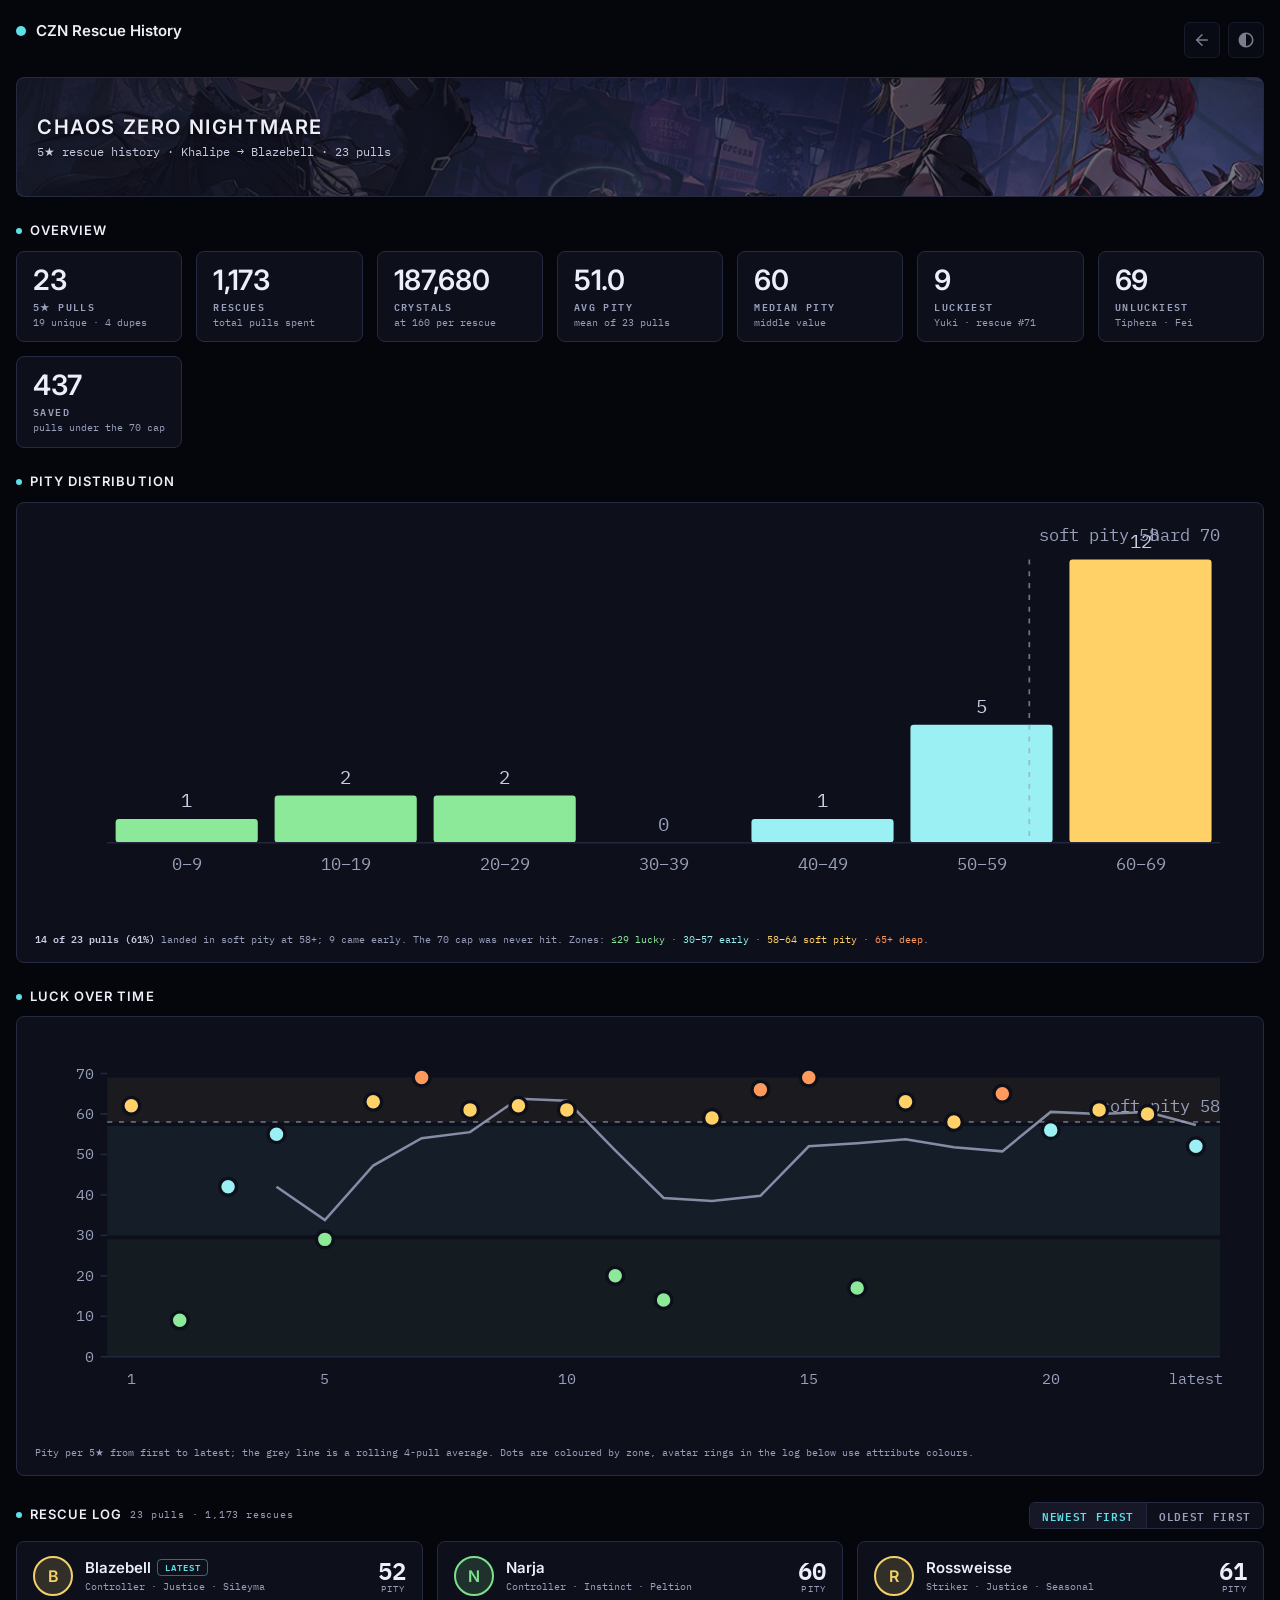
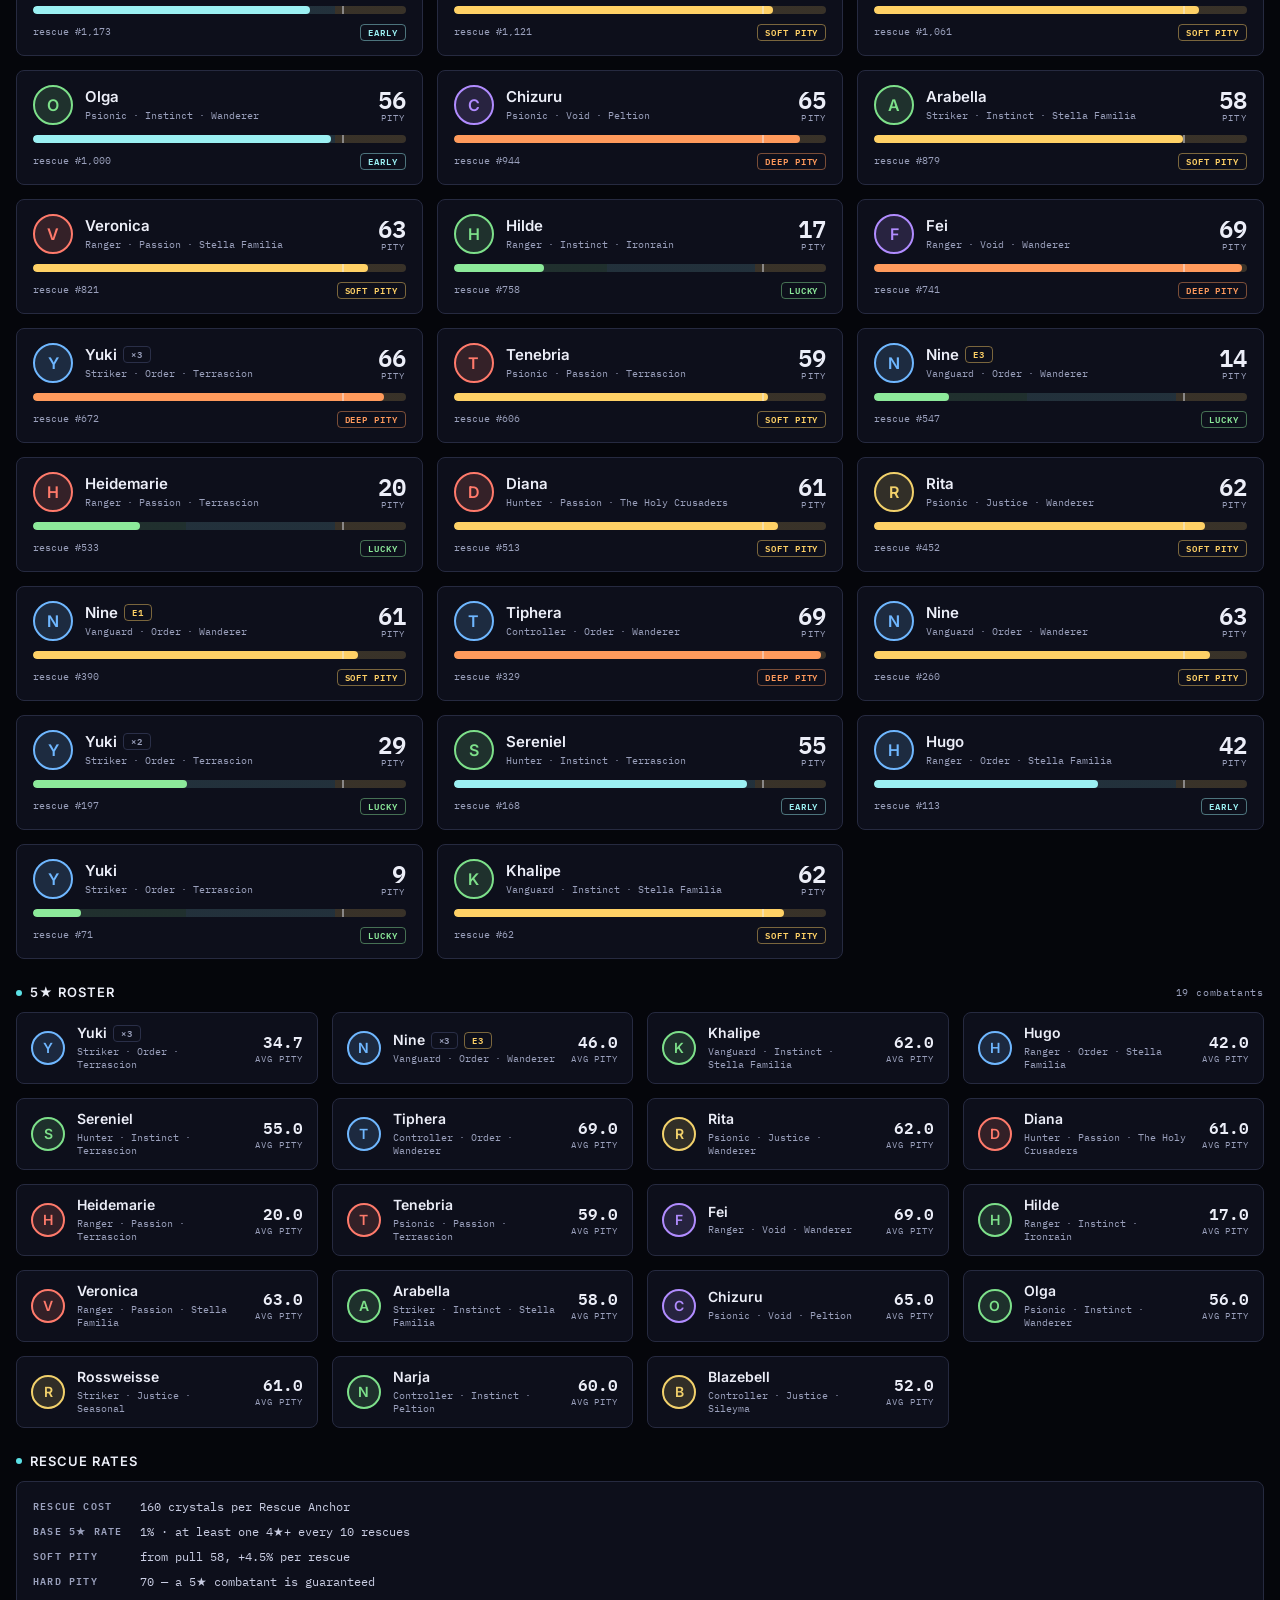
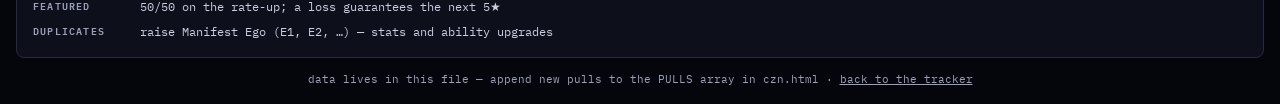
==== czn.html @ 4c91ff45 "Add CZN 5-star rescue history page" ====
<!DOCTYPE html>
<html lang="en">
<head>
<meta charset="UTF-8">
<meta name="viewport" content="width=device-width, initial-scale=1.0">
<meta name="theme-color" content="#05060B">
<title>CZN Rescue History · Gacha Tracker</title>
<link rel="preconnect" href="https://fonts.googleapis.com">
<link rel="preconnect" href="https://fonts.gstatic.com" crossorigin>
<link rel="stylesheet" href="https://fonts.googleapis.com/css2?family=IBM+Plex+Mono:wght@400;500;600&family=Inter:wght@400;500;600;700&display=swap">
<script>
/* theme: apply the stored theme before first paint so there is no flash */
(function(){
  try{
    var t = localStorage.getItem("gacha-theme");
    if(t === "lime" || t === "midnight") document.documentElement.dataset.theme = t;
  }catch(e){}
})();
</script>
<style>
  /* --- tokens: shared structure, per-theme palette (matches index.html) ---
     Attribute and luck-zone colours are data colours — identical in both themes. */
  :root{
    color-scheme:dark;
    --page:#05060B; --card:#0D0F1B; --raised:#161828; --field:#0D0F1B; --track:#0D0F1B;
    --border:#262A40; --border-control:#2A2F48; --divider:#23273D;
    --txt:#ECEEF8; --soft:#C9CDE3; --muted:#9AA0BC;
    --acc:#5CE1E6; --acc-done:#9BF0F3; --warn:#FF9A5C;
    --hover:#1B1F33; --focus:#161A2C;
    --ov1:rgba(13,15,27,.88); --ov2:rgba(13,15,27,.55); --ov-info:rgba(13,15,27,.6);
    --display:'Inter','Segoe UI',system-ui,-apple-system,sans-serif;
    --mono:'IBM Plex Mono',ui-monospace,SFMono-Regular,Menlo,monospace;
    --r:8px; --r-sm:6px;
    /* CZN attributes */
    --attr-passion:#FF7A6B; --attr-void:#B18CFF; --attr-instinct:#7DE08A;
    --attr-order:#6FB7FF; --attr-justice:#F2D16B;
    /* pity luck zones (CZN: soft pity from 58, hard pity 70) */
    --z-lucky:#8CE99A; --z-early:#9BF0F3; --z-soft:#FFD166; --z-deep:#FF9A5C;
  }
  html[data-theme="lime"]{
    --page:#161313; --card:#1c1919; --raised:#232020; --field:#151212; --track:#0f0d0d;
    --border:#2d2929; --border-control:#2d2929; --divider:#2d2929;
    --txt:#f5f3f3; --soft:#cfc9c9; --muted:#a09a9a;
    --acc:#76c442; --acc-done:#a8e063; --warn:#ff9a5c;
    --hover:#262222; --focus:#201d1d;
    --ov1:rgba(22,19,19,.88); --ov2:rgba(22,19,19,.55); --ov-info:rgba(22,19,19,.6);
  }

  /* --- page shell --- */
  *{box-sizing:border-box;}
  html{-webkit-tap-highlight-color:transparent;}
  body{margin:0;background:var(--page);color:var(--txt);font:400 14px/1.4 var(--display);font-variant-numeric:tabular-nums;padding:16px max(16px,env(safe-area-inset-right)) 16px max(16px,env(safe-area-inset-left));max-width:1280px;margin-inline:auto;touch-action:manipulation;}
  header{position:relative;}
  h1{display:flex;align-items:center;gap:10px;font:600 15px/1.2 var(--display);margin:6px 0 14px;padding:0 140px 0 0;}
  h1::before{content:"";width:10px;height:10px;border-radius:50%;background:var(--acc);flex:none;}
  .skip{position:absolute;left:-9999px;top:8px;z-index:50;padding:8px 12px;background:var(--raised);border:1px solid var(--border);border-radius:var(--r-sm);color:var(--txt);font:600 12px var(--display);text-decoration:none;}
  .skip:focus{left:16px;}
  main{display:flex;flex-direction:column;gap:26px;scroll-margin-top:12px;}
  .sect>h2{display:flex;align-items:center;gap:8px;font:600 13px/1.2 var(--display);letter-spacing:.08em;text-transform:uppercase;margin:0 0 12px;color:var(--txt);}
  .sect>h2::before{content:"";width:6px;height:6px;border-radius:50%;background:var(--acc);flex:none;}
  .sect>h2 .count{margin-left:auto;font:400 10px/1 var(--mono);letter-spacing:.08em;color:var(--muted);text-transform:none;}
  .foot{color:var(--muted);font:400 11px/1.4 var(--mono);text-align:center;margin:14px 0 0;}
  .foot a{color:var(--muted);}
  .foot a:hover{color:var(--acc);}

  /* --- tools: back link / theme (same language as index.html) --- */
  .tools{position:absolute;top:0;right:0;z-index:5;display:flex;gap:8px;}
  .tool{width:36px;height:36px;padding:0;display:grid;place-items:center;background:var(--card);border:1px solid var(--border);border-radius:var(--r-sm);color:var(--soft);cursor:pointer;opacity:.6;transition:opacity .15s ease,background .15s ease,color .15s ease;text-decoration:none;}
  .tool:hover{opacity:1;background:var(--hover);color:var(--acc);}
  .tool:active{background:var(--focus);}
  .tool:focus-visible{opacity:1;outline:2px solid var(--acc);outline-offset:2px;}
  .tool svg{width:18px;height:18px;display:block;}
  .status{min-height:1.4em;margin:0 0 8px;font:400 11px/1.4 var(--mono);color:var(--muted);}
  .theme-wrap{position:relative;}
  .theme-menu{position:absolute;top:42px;right:0;z-index:20;min-width:168px;padding:4px;background:var(--card);border:1px solid var(--border);border-radius:var(--r);box-shadow:0 14px 34px rgba(0,0,0,.6);}
  .theme-menu[hidden]{display:none;}
  .theme-opt{display:flex;align-items:center;gap:9px;width:100%;padding:8px 9px;background:none;border:0;border-radius:var(--r-sm);color:var(--soft);font:600 12px/1.2 var(--display);text-align:left;cursor:pointer;}
  .theme-opt:hover{background:var(--hover);color:var(--txt);}
  .theme-opt:focus-visible{outline:2px solid var(--acc);outline-offset:-2px;}
  .theme-opt[aria-selected="true"]{color:var(--txt);}
  .swatch{width:12px;height:12px;border-radius:50%;flex:none;border:1px solid rgba(255,255,255,.25);}
  .theme-opt .check{margin-left:auto;color:var(--acc);font:600 12px/1 var(--display);}

  /* --- hero band (reuses the CZN card art) --- */
  .hero{position:relative;height:120px;border:1px solid var(--border);border-radius:var(--r);overflow:hidden;background-size:cover;background-position:center 35%;}
  .hero::before{content:"";position:absolute;inset:0;background:linear-gradient(90deg,var(--ov1),var(--ov2));}
  .hero-inner{position:relative;height:100%;display:flex;flex-direction:column;justify-content:center;gap:7px;padding:0 20px;}
  .hero h2{margin:0;font:600 20px/1.1 var(--display);letter-spacing:.08em;text-transform:uppercase;color:var(--txt);text-shadow:0 1px 6px rgba(0,0,0,.7);}
  .hero p{margin:0;font:400 12px/1.2 var(--mono);color:var(--soft);text-shadow:0 1px 4px rgba(0,0,0,.7);}
  @media (max-width:560px){.hero{height:104px}.hero h2{font-size:15px}.hero p{font-size:11px}}

  /* --- stat tiles --- */
  .stats-grid{display:grid;gap:14px;grid-template-columns:repeat(auto-fit,minmax(150px,1fr));}
  .stat{background:var(--card);border:1px solid var(--border);border-radius:var(--r);padding:14px 16px 12px;display:flex;flex-direction:column;gap:5px;min-width:0;}
  .stat b{font:600 28px/1 var(--display);letter-spacing:-.01em;color:var(--txt);}
  .stat .lab{font:600 10px/1 var(--mono);letter-spacing:.14em;text-transform:uppercase;color:var(--muted);margin-top:2px;}
  .stat .sub{font:400 10px/1.35 var(--mono);color:var(--muted);}

  /* --- charts --- */
  .fig{margin:0;background:var(--card);border:1px solid var(--border);border-radius:var(--r);padding:16px 16px 12px;}
  .fig svg{display:block;width:100%;height:auto;}
  .fig figcaption{font:400 10px/1.6 var(--mono);color:var(--muted);padding:10px 2px 2px;}
  .fig figcaption b{color:var(--soft);font-weight:600;}

  /* --- rescue log --- */
  .tl-head{display:flex;align-items:center;justify-content:space-between;gap:10px;flex-wrap:wrap;margin-bottom:12px;}
  .tl-head h2{display:flex;align-items:center;gap:8px;font:600 13px/1.2 var(--display);letter-spacing:.08em;text-transform:uppercase;margin:0;color:var(--txt);}
  .tl-head h2::before{content:"";width:6px;height:6px;border-radius:50%;background:var(--acc);flex:none;}
  .tl-head h2 .count{font:400 10px/1 var(--mono);letter-spacing:.08em;color:var(--muted);text-transform:none;}
  .seg{display:flex;background:var(--card);border:1px solid var(--border);border-radius:var(--r-sm);overflow:hidden;}
  .seg button{appearance:none;background:none;border:0;padding:7px 12px;font:600 11px/1 var(--mono);letter-spacing:.06em;text-transform:uppercase;color:var(--muted);cursor:pointer;}
  .seg button:hover{background:var(--hover);color:var(--txt);}
  .seg button:focus-visible{outline:2px solid var(--acc);outline-offset:-2px;}
  .seg button[aria-pressed="true"]{background:var(--raised);color:var(--acc);}
  .seg button+button{border-left:1px solid var(--divider);}
  .pulls{list-style:none;margin:0;padding:0;display:grid;gap:14px;grid-template-columns:repeat(auto-fill,minmax(330px,1fr));}
  .pull{background:var(--card);border:1px solid var(--border);border-radius:var(--r);padding:14px 16px;display:flex;flex-direction:column;gap:10px;min-width:0;}
  .pull-top{display:flex;align-items:center;gap:12px;}
  .pull-id{flex:1;min-width:0;display:flex;flex-direction:column;gap:3px;}
  .pull-id h3{margin:0;font:600 15px/1.2 var(--display);color:var(--txt);display:flex;align-items:center;gap:6px;flex-wrap:wrap;}
  .meta{margin:0;font:400 10px/1.3 var(--mono);color:var(--muted);}
  .pity{display:flex;flex-direction:column;align-items:flex-end;gap:2px;flex:none;}
  .pity b{font:600 24px/1 var(--mono);color:var(--txt);}
  .pity span{font:400 9px/1 var(--mono);letter-spacing:.14em;text-transform:uppercase;color:var(--muted);}
  .ava{width:40px;height:40px;flex:none;display:grid;place-items:center;border-radius:50%;border:2px solid var(--a);color:var(--a);background:color-mix(in srgb,var(--a) 16%,transparent);font:600 16px/1 var(--display);}
  .ava.sm{width:34px;height:34px;font-size:14px;}
  .pbar{position:relative;height:8px;border-radius:4px;background:linear-gradient(90deg,color-mix(in srgb,var(--z-lucky) 15%,transparent) 0 41%,color-mix(in srgb,var(--z-early) 15%,transparent) 41% 81%,color-mix(in srgb,var(--z-soft) 18%,transparent) 81% 100%);overflow:hidden;}
  .pfill{position:absolute;left:0;top:0;bottom:0;border-radius:4px;}
  .ptick{position:absolute;top:0;bottom:0;width:2px;left:82.857%;background:var(--txt);opacity:.45;}
  .pull[data-zone="lucky"] .pfill{background:var(--z-lucky);}
  .pull[data-zone="early"] .pfill{background:var(--z-early);}
  .pull[data-zone="soft"] .pfill{background:var(--z-soft);}
  .pull[data-zone="deep"] .pfill{background:var(--z-deep);}
  .pull-foot{display:flex;justify-content:space-between;align-items:center;gap:8px;font:400 10px/1 var(--mono);color:var(--muted);}
  .zone-chip{font:600 9px/1 var(--mono);letter-spacing:.1em;text-transform:uppercase;padding:3px 7px;border-radius:4px;border:1px solid;}
  .pull[data-zone="lucky"] .zone-chip{color:var(--z-lucky);border-color:color-mix(in srgb,var(--z-lucky) 45%,transparent);}
  .pull[data-zone="early"] .zone-chip{color:var(--z-early);border-color:color-mix(in srgb,var(--z-early) 45%,transparent);}
  .pull[data-zone="soft"] .zone-chip{color:var(--z-soft);border-color:color-mix(in srgb,var(--z-soft) 45%,transparent);}
  .pull[data-zone="deep"] .zone-chip{color:var(--z-deep);border-color:color-mix(in srgb,var(--z-deep) 45%,transparent);}
  .chip{font:600 9px/1 var(--mono);letter-spacing:.1em;text-transform:uppercase;padding:3px 7px;border-radius:4px;border:1px solid var(--border-control);color:var(--muted);}
  .chip.ego{color:var(--z-soft);border-color:color-mix(in srgb,var(--z-soft) 45%,transparent);}
  .chip.new{color:var(--acc);border-color:color-mix(in srgb,var(--acc) 45%,transparent);}
  .empty{grid-column:1/-1;background:var(--card);border:1px dashed var(--border-control);border-radius:var(--r);padding:22px;font:400 12px/1.5 var(--mono);color:var(--muted);text-align:center;}

  /* --- roster --- */
  .roster-grid{display:grid;gap:14px;grid-template-columns:repeat(auto-fill,minmax(250px,1fr));}
  .unit{background:var(--card);border:1px solid var(--border);border-radius:var(--r);padding:12px 14px;display:flex;align-items:center;gap:12px;min-width:0;}
  .unit-id{flex:1;min-width:0;display:flex;flex-direction:column;gap:3px;}
  .unit-id h3{margin:0;font:600 14px/1.2 var(--display);color:var(--txt);display:flex;align-items:center;gap:6px;flex-wrap:wrap;}
  .unit-right{display:flex;flex-direction:column;align-items:flex-end;gap:4px;flex:none;}
  .unit-right b{font:600 16px/1 var(--mono);color:var(--txt);}
  .unit-right .cap{font:400 9px/1 var(--mono);text-transform:uppercase;letter-spacing:.1em;color:var(--muted);}
  .unit-right .chips{display:flex;gap:4px;}

  /* --- rates --- */
  .rates{background:var(--card);border:1px solid var(--border);border-radius:var(--r);padding:4px 16px;}
  .rates dl{display:grid;grid-template-columns:max-content 1fr;gap:7px 18px;margin:0;padding:12px 0;}
  .rates dt{font:600 10px/1.5 var(--mono);letter-spacing:.12em;text-transform:uppercase;color:var(--muted);white-space:nowrap;}
  .rates dd{margin:0;font:400 12px/1.5 var(--mono);color:var(--soft);}

  @media (prefers-reduced-motion:reduce){
    .tool{transition:none;}
  }
</style>
</head>
<body>
<a class="skip" href="#main">Skip to content</a>
<header>
  <h1>CZN Rescue History</h1>
  <div class="tools">
    <a class="tool" href="index.html" aria-label="Back to the gacha tracker" title="Back to the gacha tracker">
      <svg viewBox="0 0 24 24" fill="none" stroke="currentColor" stroke-width="2" stroke-linecap="round" stroke-linejoin="round" aria-hidden="true"><path d="M19 12H5"/><path d="M12 19l-7-7 7-7"/></svg>
    </a>
    <div class="theme-wrap">
      <button type="button" class="tool" id="themeBtn" aria-label="Change theme" aria-haspopup="listbox" aria-expanded="false" aria-controls="themeMenu" title="Change theme">
        <svg viewBox="0 0 24 24" fill="none" stroke="currentColor" stroke-width="2" stroke-linecap="round" stroke-linejoin="round" aria-hidden="true"><circle cx="12" cy="12" r="9"/><path d="M12 3a9 9 0 0 0 0 18z" fill="currentColor" stroke="none"/></svg>
      </button>
      <div class="theme-menu" id="themeMenu" role="listbox" aria-label="Theme" hidden></div>
    </div>
  </div>
  <p class="status" id="status" role="status" aria-live="polite"></p>
</header>

<main id="main">
  <section class="hero" style="background-image:url('assets/czn.jpg')" aria-label="Chaos Zero Nightmare">
    <div class="hero-inner">
      <h2 translate="no">Chaos Zero Nightmare</h2>
      <p id="heroSub" translate="no">5★ rescue history</p>
    </div>
  </section>

  <section class="sect" aria-labelledby="ovH">
    <h2 id="ovH">Overview</h2>
    <div class="stats-grid" id="stats"></div>
  </section>

  <section class="sect" aria-labelledby="histH">
    <h2 id="histH">Pity Distribution</h2>
    <figure class="fig" id="histFig"></figure>
  </section>

  <section class="sect" aria-labelledby="trendH">
    <h2 id="trendH">Luck Over Time</h2>
    <figure class="fig" id="trendFig"></figure>
  </section>

  <section class="sect" aria-labelledby="logH">
    <div class="tl-head">
      <h2 id="logH">Rescue Log <span class="count" id="logCount"></span></h2>
      <div class="seg" role="group" aria-label="Log order">
        <button type="button" id="ordNew" aria-pressed="true">Newest first</button>
        <button type="button" id="ordOld" aria-pressed="false">Oldest first</button>
      </div>
    </div>
    <ol class="pulls" id="pulls"></ol>
  </section>

  <section class="sect" aria-labelledby="rosH">
    <h2 id="rosH">5★ Roster <span class="count" id="rosCount"></span></h2>
    <div class="roster-grid" id="roster"></div>
  </section>

  <section class="sect" aria-labelledby="rateH">
    <h2 id="rateH">Rescue Rates</h2>
    <div class="rates">
      <dl>
        <dt>Rescue cost</dt><dd>160 crystals per Rescue Anchor</dd>
        <dt>Base 5★ rate</dt><dd>1% · at least one 4★+ every 10 rescues</dd>
        <dt>Soft pity</dt><dd>from pull 58, +4.5% per rescue</dd>
        <dt>Hard pity</dt><dd>70 — a 5★ combatant is guaranteed</dd>
        <dt>Featured</dt><dd>50/50 on the rate-up; a loss guarantees the next 5★</dd>
        <dt>Duplicates</dt><dd>raise Manifest Ego (E1, E2, …) — stats and ability upgrades</dd>
      </dl>
    </div>
  </section>
</main>

<p class="foot">data lives in this file — append new pulls to the <span translate="no">PULLS</span> array in czn.html · <a href="index.html">back to the tracker</a></p>

<script>
/* ===== data: the pull log — edit this, nothing else ================
   PULLS is oldest → newest; append new pulls at the END of the array.
   n = combatant name (must match a CHARS key for the class/attribute line)
   p = pity counter when the 5★ dropped (0–70; the sum of all p is total rescues)
   ego = optional label for duplicate pulls (e.g. Nine reaching Manifest Ego 1) */
const COST_PER_PULL = 160, SOFT_PITY = 58, HARD_PITY = 70;
const PULLS = [
  { n:"Khalipe",     p:62 },
  { n:"Yuki",        p:9  },
  { n:"Hugo",        p:42 },
  { n:"Sereniel",    p:55 },
  { n:"Yuki",        p:29 },
  { n:"Nine",        p:63 },
  { n:"Tiphera",     p:69 },
  { n:"Nine",        p:61, ego:"E1" },
  { n:"Rita",        p:62 },
  { n:"Diana",       p:61 },
  { n:"Heidemarie",  p:20 },
  { n:"Nine",        p:14, ego:"E3" },
  { n:"Tenebria",    p:59 },
  { n:"Yuki",        p:66 },
  { n:"Fei",         p:69 },
  { n:"Hilde",       p:17 },
  { n:"Veronica",    p:63 },
  { n:"Arabella",    p:58 },
  { n:"Chizuru",     p:65 },
  { n:"Olga",        p:56 },
  { n:"Rossweisse",  p:61 },
  { n:"Narja",       p:60 },
  { n:"Blazebell",   p:52 },
];

/* class · attribute · faction per combatant (GameSaiyan roster, Nov 2026).
   New characters not listed here simply show a “—” meta line. */
const CHARS = {
  Khalipe:    { cls:"Vanguard",  attr:"Instinct", fact:"Stella Familia" },
  Yuki:       { cls:"Striker",   attr:"Order",    fact:"Terrascion" },
  Hugo:       { cls:"Ranger",    attr:"Order",   fact:"Stella Familia" },
  Sereniel:   { cls:"Hunter",    attr:"Instinct",fact:"Terrascion" },
  Nine:       { cls:"Vanguard",  attr:"Order",   fact:"Wanderer" },
  Tiphera:    { cls:"Controller",attr:"Order",   fact:"Wanderer" },
  Rita:       { cls:"Psionic",   attr:"Justice", fact:"Wanderer" },
  Diana:      { cls:"Hunter",    attr:"Passion", fact:"The Holy Crusaders" },
  Heidemarie: { cls:"Ranger",    attr:"Passion", fact:"Terrascion" },
  Tenebria:   { cls:"Psionic",   attr:"Passion", fact:"Terrascion" },
  Fei:        { cls:"Ranger",    attr:"Void",    fact:"Wanderer" },
  Hilde:      { cls:"Ranger",    attr:"Instinct",fact:"Ironrain" },
  Veronica:   { cls:"Ranger",    attr:"Passion", fact:"Stella Familia" },
  Arabella:   { cls:"Striker",   attr:"Instinct",fact:"Stella Familia" },
  Chizuru:    { cls:"Psionic",   attr:"Void",    fact:"Peltion" },
  Olga:       { cls:"Psionic",   attr:"Instinct",fact:"Wanderer" },
  Rossweisse: { cls:"Striker",   attr:"Justice", fact:"Seasonal" },
  Narja:      { cls:"Controller",attr:"Instinct",fact:"Peltion" },
  Blazebell:  { cls:"Controller",attr:"Justice", fact:"Sileyma" },
};

/* attribute name → css var on the avatar */
const ATTR_VAR = {
  Passion:"var(--attr-passion)", Void:"var(--attr-void)", Instinct:"var(--attr-instinct)",
  Order:"var(--attr-order)", Justice:"var(--attr-justice)",
};

/* ===== pure math: no DOM — analyse(PULLS) feeds every renderer ===== */
function zoneOf(p){ return p<=29 ? "lucky" : p<=57 ? "early" : p<=64 ? "soft" : "deep"; }
function analyse(pulls){
  const n = pulls.length, rows = [], seen = {}; let cum = 0;
  pulls.forEach((x,k)=>{
    cum += x.p;
    seen[x.n] = (seen[x.n]||0)+1;
    rows.push({ name:x.n, pity:x.p, ego:x.ego||"", idx:k+1, occ:seen[x.n], cum, zone:zoneOf(x.p) });
  });
  const vals = pulls.map(x=>x.p).sort((a,b)=>a-b);
  const total = cum;
  const median = !n ? 0 : n%2 ? vals[(n-1)/2] : (vals[n/2-1]+vals[n/2])/2;
  const avg = n ? total/n : 0;
  const unique = Object.keys(seen).length;
  const best = rows.slice().sort((a,b)=>a.pity-b.pity)[0] || null;
  const worstVal = n ? vals[n-1] : 0;
  const worst = rows.filter(r=>r.pity===worstVal);
  const buckets = [];
  for(let lo=0; lo<HARD_PITY; lo+=10){
    const vs = vals.filter(v=>v>=lo && v<lo+10);
    const zc = {}; vs.forEach(v=>{ const z=zoneOf(v); zc[z]=(zc[z]||0)+1; });
    const zone = vs.length ? Object.keys(zc).sort((a,b)=>zc[b]-zc[a])[0] : zoneOf(lo+5);
    buckets.push({ lo, c:vs.length, zone });
  }
  const rosterMap = {};
  rows.forEach(r=>{
    const m = rosterMap[r.name] = rosterMap[r.name] || { name:r.name, count:0, first:r.idx, pitSum:0, ego:"" };
    m.count++; m.pitSum += r.pity; if(r.ego) m.ego = r.ego;
  });
  const roster = Object.values(rosterMap)
    .map(m=>({ ...m, avg:m.pitSum/m.count }))
    .sort((a,b)=> b.count-a.count || a.first-b.first);
  return {
    n, rows, total, avg, median, unique, best, worst, worstVal,
    dupes: n-unique, saved: n*HARD_PITY-total, crystals: total*COST_PER_PULL,
    inSoft: rows.filter(r=>r.pity>=SOFT_PITY).length,
    hitCap: rows.filter(r=>r.pity>=HARD_PITY).length,
    buckets, roster,
  };
}
function rollingAvg(values, w){
  const out = [];
  for(let i=w-1; i<values.length; i++){
    let s=0; for(let j=i-w+1; j<=i; j++) s += values[j];
    out.push(s/w);
  }
  return out;
}

/* ===== helpers ===== */
const $ = id => document.getElementById(id);
const NFmt = new Intl.NumberFormat();
const NFmt1 = new Intl.NumberFormat(undefined, { minimumFractionDigits:1, maximumFractionDigits:1 });
function esc(s){ return String(s).replace(/[&<>"']/g, c => ({"&":"&amp;","<":"&lt;",">":"&gt;",'"':"&quot;","'":"&#39;"}[c])); }
function setStatus(msg, tone){
  const el = $("status"); if(!el) return;
  el.textContent = msg || ""; el.dataset.tone = tone || "";
}
function avaStyle(name){
  const meta = CHARS[name] || {};
  return `style="--a:${meta.attr && ATTR_VAR[meta.attr] ? ATTR_VAR[meta.attr] : "var(--muted)"}"`;
}
function metaLine(name){
  const meta = CHARS[name] || {};
  const bits = [meta.cls, meta.attr, meta.fact].filter(Boolean);
  return bits.length ? bits.join(" · ") : "—";
}

/* ===== view: hero + stat tiles ===== */
function renderHero(a){
  const first = a.rows[0], last = a.rows[a.rows.length-1];
  $("heroSub").textContent = !a.n ? "5★ rescue history"
    : `5★ rescue history · ${first.name} → ${last.name} · ${NFmt.format(a.n)} pulls`;
}
function renderStats(a){
  const worstNames = a.worst.slice(0,2).map(w=>w.name).join(" · ") + (a.worst.length>2 ? ` +${a.worst.length-2}` : "");
  const tiles = [
    [NFmt.format(a.n),        "5★ pulls",      `${NFmt.format(a.unique)} unique · ${NFmt.format(a.dupes)} dupes`],
    [NFmt.format(a.total),   "rescues",        "total pulls spent"],
    [NFmt.format(a.crystals),"crystals",       "at 160 per rescue"],
    [NFmt1.format(a.avg),     "avg pity",       `mean of ${NFmt.format(a.n)} pulls`],
    [NFmt.format(a.median),  "median pity",    "middle value"],
    [a.best ? NFmt.format(a.best.pity) : "—", "luckiest", a.best ? `${a.best.name} · rescue #${NFmt.format(a.best.cum)}` : "—"],
    [a.n ? NFmt.format(a.worstVal) : "—", "unluckiest", a.n ? worstNames : "—"],
    [NFmt.format(a.saved),   "saved",          "pulls under the 70 cap"],
  ];
  $("stats").innerHTML = tiles.map(([num,lab,sub])=>`
    <div class="stat">
      <b>${num}</b>
      <span class="lab">${esc(lab)}</span>
      <span class="sub">${esc(sub)}</span>
    </div>`).join("");
}

/* ===== view: charts (hand-built SVG, no dependencies) ===== */
function svgHist(a){
  const W=720, H=238, X0=44, X1=704, Y0=192, YT=24;
  const span = X1-X0, maxC = Math.max(1, ...a.buckets.map(b=>b.c));
  const scale = (Y0-YT)/maxC;
  const px = p => X0 + p/HARD_PITY*span;
  let s = `<svg viewBox="0 0 ${W} ${H}" role="img" aria-label="Pity histogram: ${NFmt.format(a.n)} five-star pulls between ${a.n?a.best.pity:0} and ${a.n?a.worstVal:0} pity, most in the 60 to 69 range.">`;
  a.buckets.forEach(b=>{
    const bw = span/7, x = px(b.lo)+5, w = bw-10, cx = px(b.lo)+bw/2;
    if(b.c>0){
      const h = b.c*scale;
      s += `<rect x="${x.toFixed(1)}" y="${(Y0-h).toFixed(1)}" width="${w.toFixed(1)}" height="${Math.max(h,2).toFixed(1)}" rx="2" style="fill:var(--z-${b.zone})"/>`;
      s += `<text x="${cx.toFixed(1)}" y="${(Y0-h-7).toFixed(1)}" text-anchor="middle" style="font-family:var(--mono);font-size:11px;fill:var(--soft)">${b.c}</text>`;
    } else {
      s += `<text x="${cx.toFixed(1)}" y="${Y0-7}" text-anchor="middle" style="font-family:var(--mono);font-size:11px;fill:var(--muted)">0</text>`;
    }
    s += `<text x="${cx.toFixed(1)}" y="${Y0+16}" text-anchor="middle" style="font-family:var(--mono);font-size:10px;fill:var(--muted)">${b.lo}–${b.lo+9}</text>`;
  });
  s += `<line x1="${X0}" y1="${Y0}" x2="${X1}" y2="${Y0}" style="stroke:var(--divider)" stroke-width="1"/>`;
  s += `<line x1="${px(SOFT_PITY).toFixed(1)}" y1="${YT}" x2="${px(SOFT_PITY).toFixed(1)}" y2="${Y0}" style="stroke:var(--muted)" stroke-width="1" stroke-dasharray="3 4" opacity=".7"/>`;
  s += `<text x="${(px(SOFT_PITY)+6).toFixed(1)}" y="13" style="font-family:var(--mono);font-size:10px;fill:var(--muted)">soft pity 58</text>`;
  s += `<text x="${X1}" y="13" text-anchor="end" style="font-family:var(--mono);font-size:10px;fill:var(--muted)">hard 70</text>`;
  s += `</svg>`;
  return s;
}
function svgTrend(a){
  const W=720, H=238, X0=44, X1=704, Y0=192, YT=24;
  const n = Math.max(a.n,1), span = X1-X0;
  const x = i => X0 + (i-0.5)/n*span;
  const y = p => Y0 - p/HARD_PITY*(Y0-YT);
  let s = `<svg viewBox="0 0 ${W} ${H}" role="img" aria-label="Scatter plot of pity per five-star pull from first to latest, with a rolling four-pull average.">`;
  [["lucky",0,29],["early",30,57],["soft",58,69]].forEach(([z,lo,hi])=>{
    s += `<rect x="${X0}" y="${y(hi).toFixed(1)}" width="${span}" height="${(y(lo)-y(hi)).toFixed(1)}" style="fill:var(--z-${z})" opacity=".06"/>`;
  });
  for(let t=0; t<=70; t+=10){
    s += `<line x1="${X0-4}" y1="${y(t).toFixed(1)}" x2="${X0}" y2="${y(t).toFixed(1)}" style="stroke:var(--divider)" stroke-width="1"/>`;
    s += `<text x="${X0-8}" y="${(y(t)+3).toFixed(1)}" text-anchor="end" style="font-family:var(--mono);font-size:9px;fill:var(--muted)">${t}</text>`;
  }
  s += `<line x1="${X0}" y1="${Y0}" x2="${X1}" y2="${Y0}" style="stroke:var(--divider)" stroke-width="1"/>`;
  s += `<line x1="${X0}" y1="${y(SOFT_PITY).toFixed(1)}" x2="${X1}" y2="${y(SOFT_PITY).toFixed(1)}" style="stroke:var(--muted)" stroke-width="1" stroke-dasharray="3 4" opacity=".7"/>`;
  s += `<text x="${X1}" y="${(y(SOFT_PITY)-6).toFixed(1)}" text-anchor="end" style="font-family:var(--mono);font-size:10px;fill:var(--muted)">soft pity 58</text>`;
  const ra = rollingAvg(a.rows.map(r=>r.pity), 4);
  if(ra.length > 1){
    s += `<polyline points="${ra.map((v,k)=>`${x(k+4).toFixed(1)},${y(v).toFixed(1)}`).join(" ")}" style="fill:none;stroke:var(--muted)" stroke-width="1.5" opacity=".85"/>`;
  }
  a.rows.forEach((r,k)=>{
    s += `<circle cx="${x(r.idx).toFixed(1)}" cy="${y(r.pity).toFixed(1)}" r="5" style="fill:var(--z-${r.zone});stroke:var(--card)" stroke-width="2"/>`;
  });
  const xLabels = [1,5,10,15,20].filter(i=>i<n).concat(n>5 ? [n] : []);
  [...new Set(xLabels)].forEach(i=>{
    const last = i===n && n>5;
    s += `<text x="${x(i).toFixed(1)}" y="${Y0+16}" text-anchor="middle" style="font-family:var(--mono);font-size:9px;fill:var(--muted)">${last ? "latest" : i}</text>`;
  });
  s += `</svg>`;
  return s;
}
function renderCharts(a){
  const pct = a.n ? Math.round(a.inSoft/a.n*100) : 0;
  $("histFig").innerHTML = svgHist(a) + `
    <figcaption><b>${NFmt.format(a.inSoft)} of ${NFmt.format(a.n)} pulls (${pct}%)</b> landed in soft pity at 58+; ${NFmt.format(a.n-a.inSoft)} came early. ${a.hitCap ? `${NFmt.format(a.hitCap)} hit the 70 cap.` : "The 70 cap was never hit."}
    Zones: <span style="color:var(--z-lucky)">≤29 lucky</span> · <span style="color:var(--z-early)">30–57 early</span> · <span style="color:var(--z-soft)">58–64 soft pity</span> · <span style="color:var(--z-deep)">65+ deep</span>.</figcaption>`;
  $("trendFig").innerHTML = svgTrend(a) + `
    <figcaption>Pity per 5★ from first to latest; the grey line is a rolling 4-pull average. Dots are coloured by zone, avatar rings in the log below use attribute colours.</figcaption>`;
}

/* ===== view: rescue log ===== */
let order = "new";
try{ if(new URLSearchParams(location.search).get("order")==="old") order = "old"; }catch(e){}
function renderPulls(a){
  const list = $("pulls"); if(!list) return;
  $("logCount").textContent = a.n ? `${NFmt.format(a.n)} pulls · ${NFmt.format(a.total)} rescues` : "";
  if(order==="new") list.setAttribute("reversed",""); else list.removeAttribute("reversed");
  const rows = order==="new" ? [...a.rows].reverse() : a.rows;
  list.innerHTML = !a.n
    ? `<li class="empty">No rescues logged yet — add entries to the PULLS array in czn.html.</li>`
    : rows.map(r=>{
        const chips = [];
        if(r.ego) chips.push(`<span class="chip ego">${esc(r.ego)}</span>`);
        else if(r.occ>1) chips.push(`<span class="chip">×${r.occ}</span>`);
        if(r.idx===a.n) chips.push(`<span class="chip new">latest</span>`);
        const zoneLabel = { lucky:"lucky", early:"early", soft:"soft pity", deep:"deep pity" }[r.zone];
        return `<li class="pull" data-zone="${r.zone}">
          <div class="pull-top">
            <span class="ava" ${avaStyle(r.name)} aria-hidden="true">${esc(r.name.charAt(0).toUpperCase())}</span>
            <div class="pull-id">
              <h3 translate="no">${esc(r.name)}${chips.join("")}</h3>
              <p class="meta">${esc(metaLine(r.name))}</p>
            </div>
            <div class="pity"><b>${NFmt.format(r.pity)}</b><span>pity</span></div>
          </div>
          <div class="pbar" aria-hidden="true"><span class="pfill" style="width:${(r.pity/HARD_PITY*100).toFixed(1)}%"></span><span class="ptick"></span></div>
          <div class="pull-foot">
            <span>rescue #${NFmt.format(r.cum)}</span>
            <span class="zone-chip">${zoneLabel}</span>
          </div>
        </li>`;
      }).join("");
}
function setOrder(o){
  order = o;
  $("ordNew").setAttribute("aria-pressed", String(o==="new"));
  $("ordOld").setAttribute("aria-pressed", String(o==="old"));
  renderPulls(A);
  try{ history.replaceState(null, "", o==="old" ? "?order=old" : location.pathname); }catch(e){}
}

/* ===== view: roster ===== */
function renderRoster(a){
  $("rosCount").textContent = a.n ? `${NFmt.format(a.unique)} combatants` : "";
  $("roster").innerHTML = !a.n
    ? `<div class="empty">Nothing to show — no pulls logged.</div>`
    : a.roster.map(m=>{
        const chips = [];
        if(m.count>1) chips.push(`<span class="chip">×${m.count}</span>`);
        if(m.ego) chips.push(`<span class="chip ego">${esc(m.ego)}</span>`);
        return `<div class="unit">
          <span class="ava sm" ${avaStyle(m.name)} aria-hidden="true">${esc(m.name.charAt(0).toUpperCase())}</span>
          <div class="unit-id">
            <h3 translate="no">${esc(m.name)}${chips.join("")}</h3>
            <p class="meta">${esc(metaLine(m.name))}</p>
          </div>
          <div class="unit-right"><b>${NFmt1.format(m.avg)}</b><span class="cap">avg pity</span></div>
        </div>`;
      }).join("");
}

/* ===== theme: palette switch (same key and behaviour as index.html) ===== */
const THEMES = [
  { id:"midnight", name:"Midnight", swatch:"#5CE1E6", page:"#05060B" },
  { id:"lime",     name:"Lime",     swatch:"#76c442", page:"#161313" },
];
const THEME_KEY = "gacha-theme";
function currentTheme(){
  try{
    const t = localStorage.getItem(THEME_KEY);
    return THEMES.some(x=>x.id===t) ? t : "midnight";
  }catch{ return "midnight"; }
}
function applyTheme(id, announce){
  const th = THEMES.find(x=>x.id===id) || THEMES[0];
  document.documentElement.dataset.theme = th.id;
  try{ localStorage.setItem(THEME_KEY, th.id); }catch{}
  const meta = document.querySelector('meta[name="theme-color"]');
  if(meta) meta.content = th.page;
  document.querySelectorAll(".theme-opt").forEach(b=>{
    const on = b.dataset.theme === th.id;
    b.setAttribute("aria-selected", on ? "true" : "false");
    const chk = b.querySelector(".check");
    if(chk) chk.textContent = on ? "✓" : "";
  });
  const btn = $("themeBtn");
  if(btn){
    btn.setAttribute("aria-label", `Theme: ${th.name} — change`);
    btn.setAttribute("title", `Theme: ${th.name}`);
  }
  if(announce) setStatus(`Theme: ${th.name}.`);
}
function initTheme(){
  const btn = $("themeBtn"), menu = $("themeMenu");
  if(!btn || !menu) return;
  menu.innerHTML = THEMES.map(t=>`
      <button type="button" class="theme-opt" role="option" aria-selected="false" data-theme="${t.id}">
        <span class="swatch" style="background:${t.swatch}"></span>
        <span class="tname">${t.name}</span>
        <span class="check"></span>
      </button>`).join("");
  const opts = () => Array.from(menu.querySelectorAll(".theme-opt"));
  const isOpen = () => !menu.hidden;
  const open = () => { menu.hidden = false; btn.setAttribute("aria-expanded","true"); };
  const close = (refocus) => { menu.hidden = true; btn.setAttribute("aria-expanded","false"); if(refocus) btn.focus(); };

  btn.addEventListener("click", e=>{ e.stopPropagation(); isOpen() ? close(false) : open(); });
  menu.addEventListener("click", e=>{
    const b = e.target.closest(".theme-opt");
    if(!b) return;
    applyTheme(b.dataset.theme, true);
    close(false); btn.focus();
  });
  document.addEventListener("click", e=>{ if(isOpen() && !e.target.closest(".theme-wrap")) close(false); });
  document.addEventListener("keydown", e=>{
    if(!isOpen()) return;
    const list = opts(), cur = list.indexOf(document.activeElement);
    if(e.key === "Escape"){ close(true); e.preventDefault(); }
    else if(e.key === "ArrowDown" || e.key === "ArrowUp"){
      e.preventDefault();
      const next = cur < 0 ? 0 : (e.key === "ArrowDown" ? (cur+1)%list.length : (cur-1+list.length)%list.length);
      list[next].focus();
    }
    else if(e.key === "Home"){ e.preventDefault(); list[0].focus(); }
    else if(e.key === "End"){ e.preventDefault(); list[list.length-1].focus(); }
    else if(e.key === "Tab"){ close(false); }
  });
  applyTheme(currentTheme(), false);
}

/* ===== startup ===== */
const A = analyse(PULLS);
function init(){
  renderHero(A);
  renderStats(A);
  renderCharts(A);
  renderPulls(A);
  renderRoster(A);
  $("ordNew").setAttribute("aria-pressed", String(order==="new"));
  $("ordOld").setAttribute("aria-pressed", String(order==="old"));
  $("ordNew").addEventListener("click", ()=>setOrder("new"));
  $("ordOld").addEventListener("click", ()=>setOrder("old"));
  initTheme();
}
if(typeof document !== "undefined") init();   // undefined in node, so the math can be imported
</script>
</body>
</html>
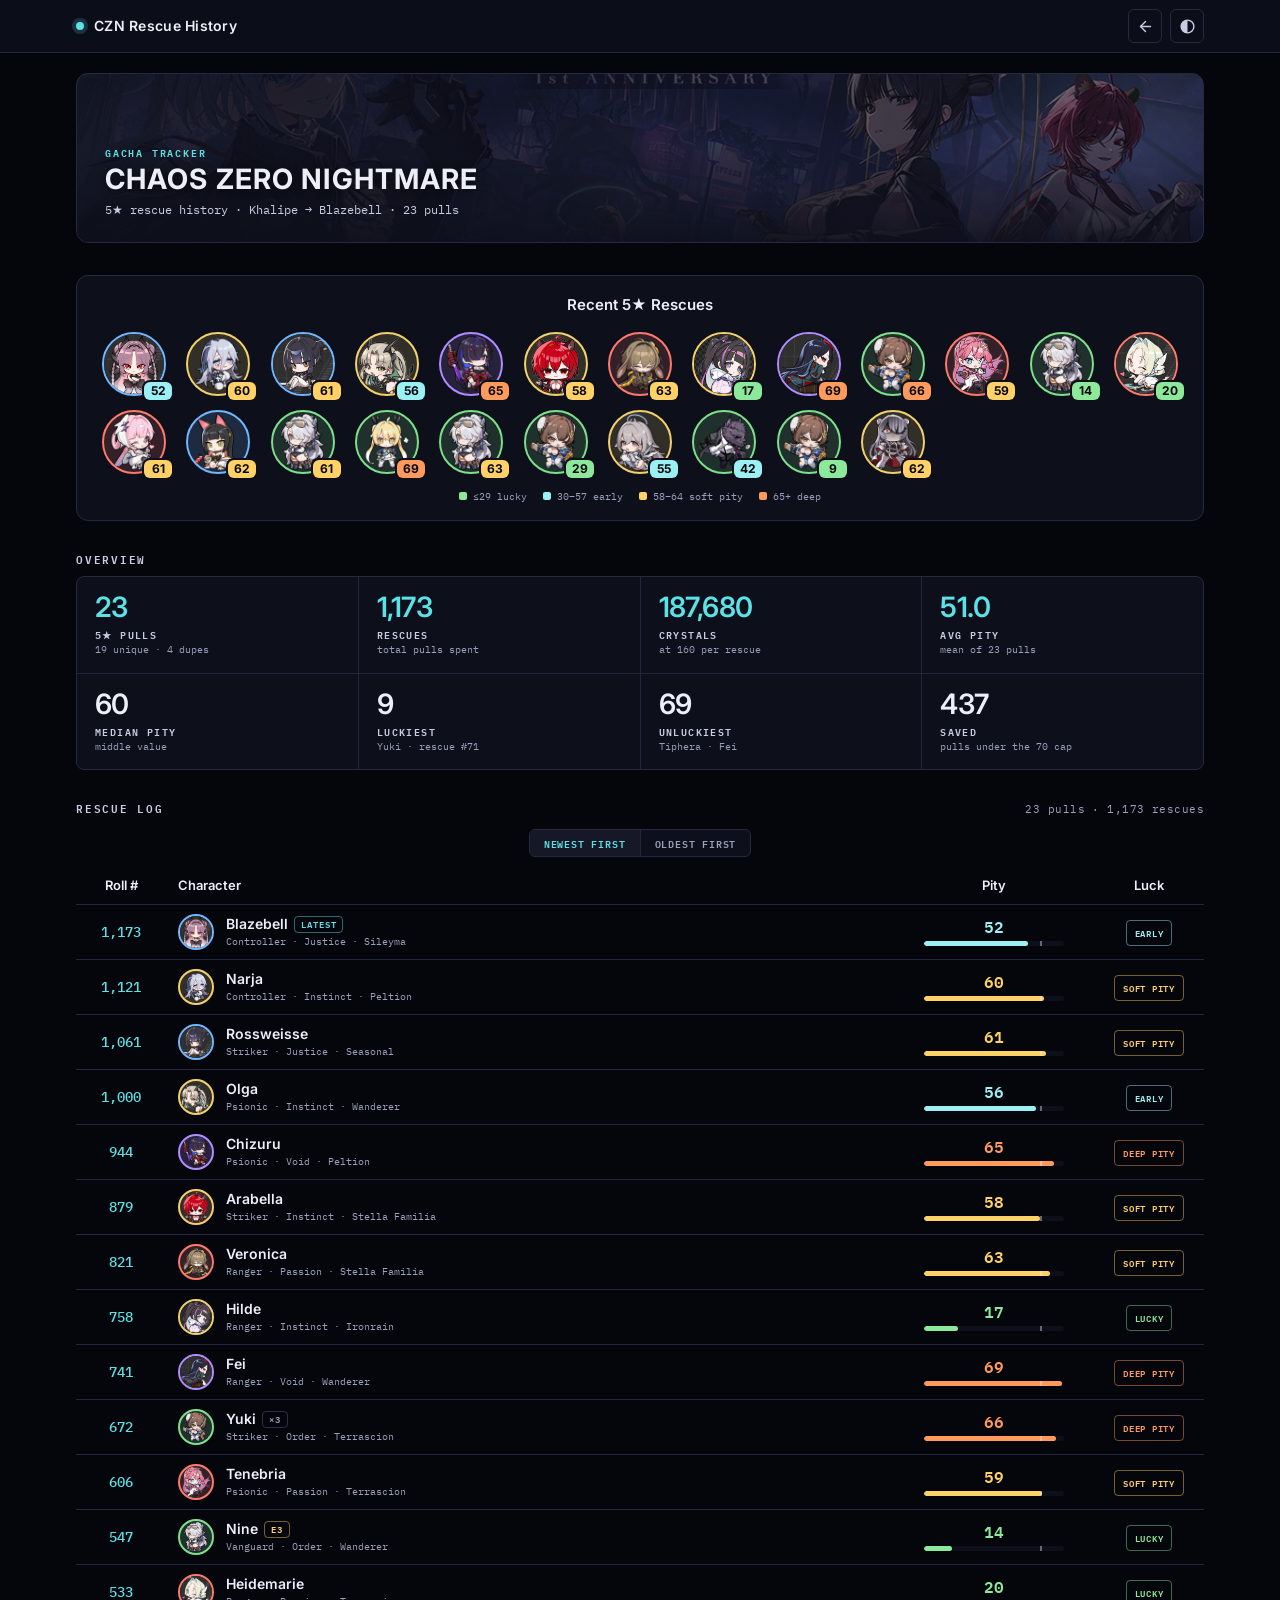
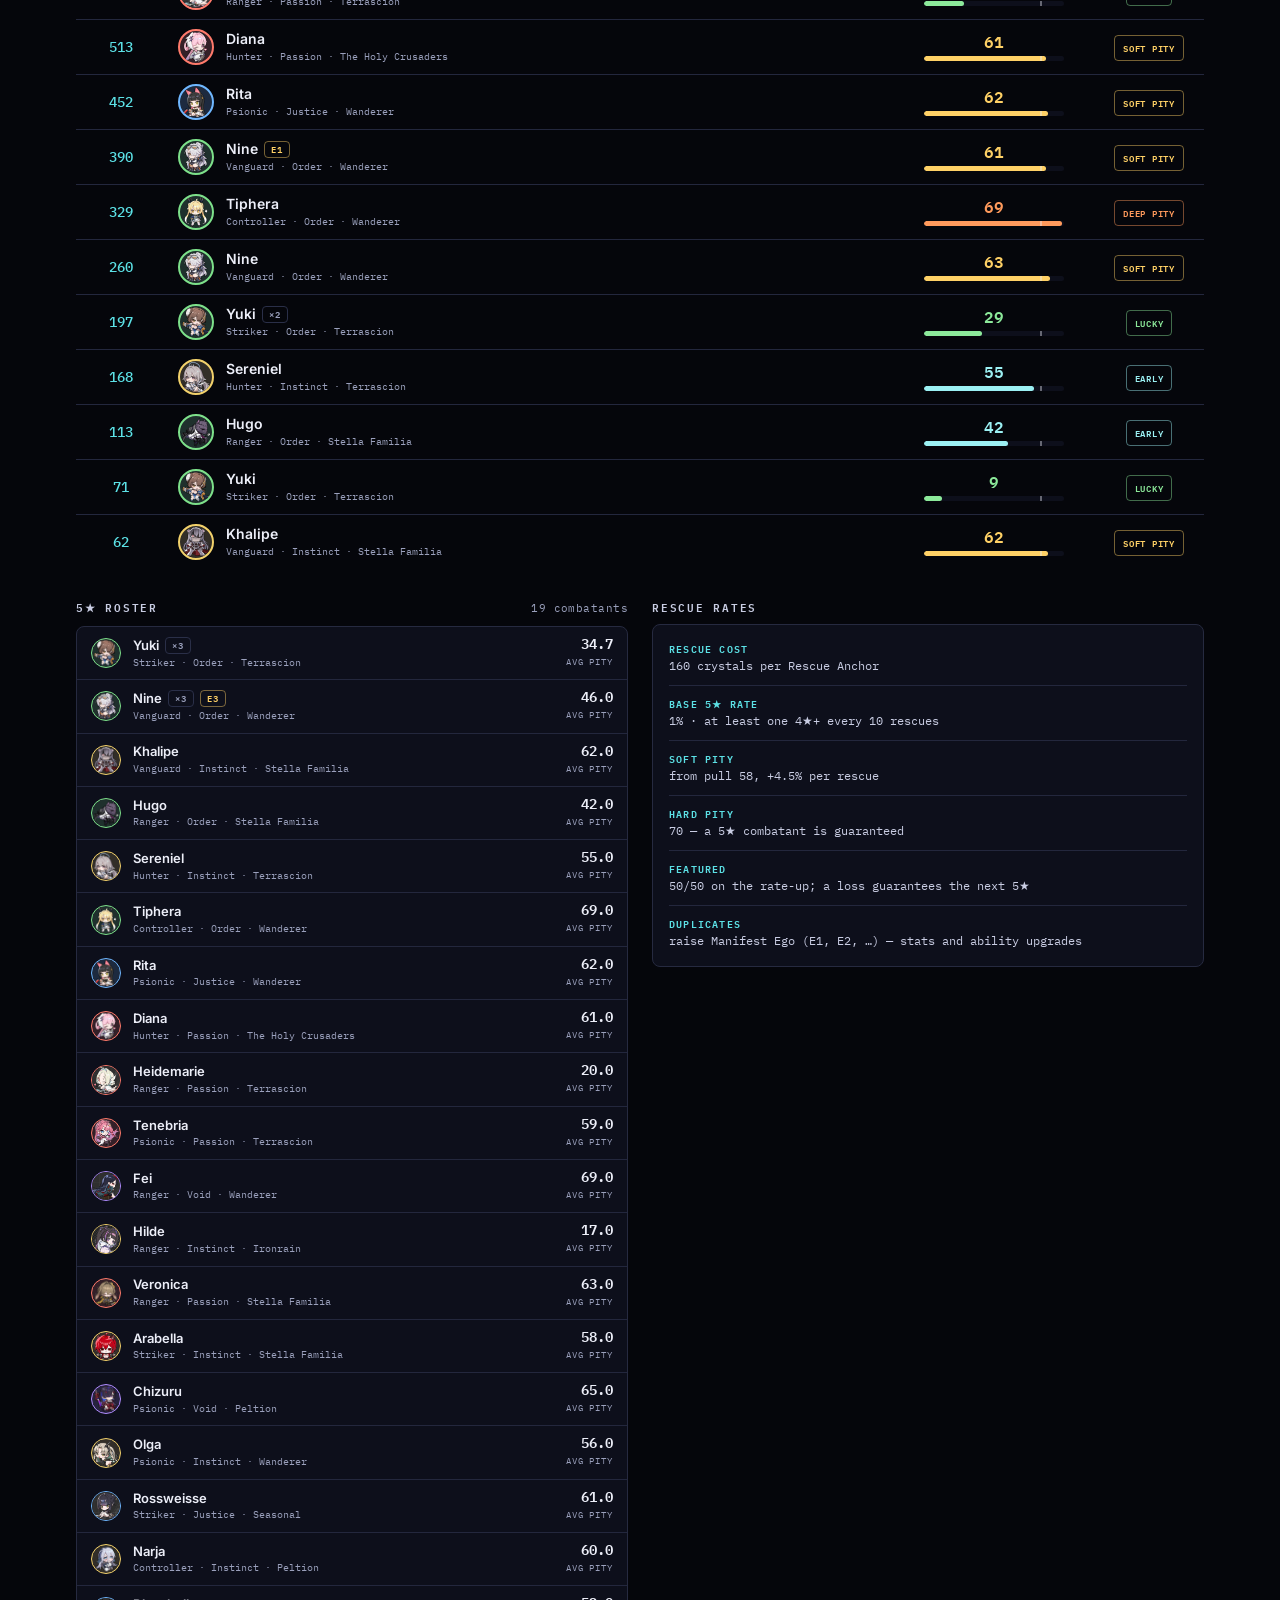
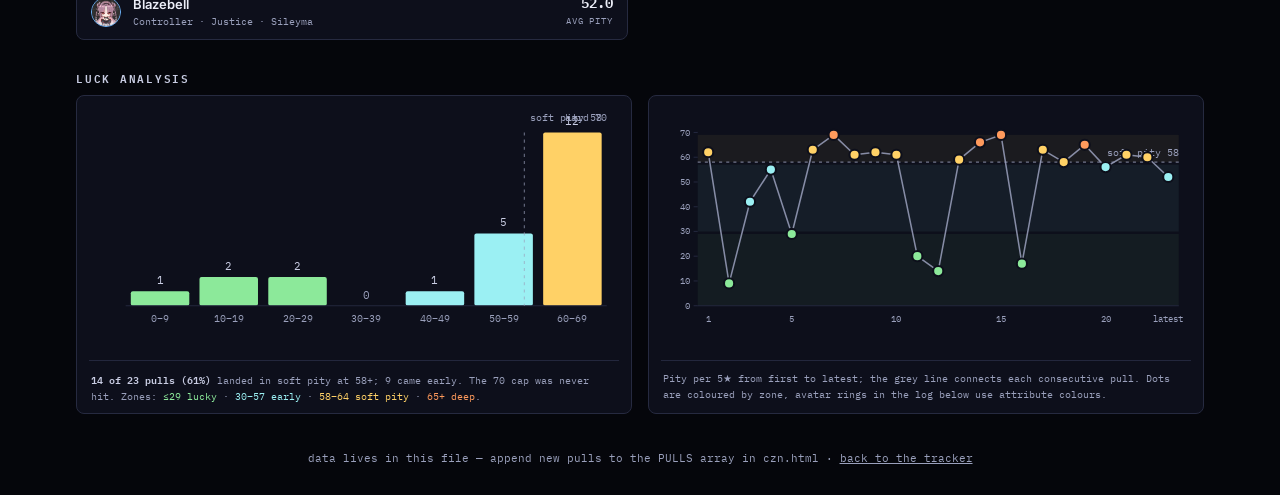
==== commit d9a8e24c: "Update CZN rescue tracker and add character portraits" ====
--- a/czn.html
+++ b/czn.html
@@ -32,8 +32,8 @@
     --mono:'IBM Plex Mono',ui-monospace,SFMono-Regular,Menlo,monospace;
     --r:8px; --r-sm:6px;
     /* CZN attributes */
-    --attr-passion:#FF7A6B; --attr-void:#B18CFF; --attr-instinct:#7DE08A;
-    --attr-order:#6FB7FF; --attr-justice:#F2D16B;
+    --attr-passion:#FF7A6B; --attr-void:#B18CFF; --attr-instinct:#F2D16B;
+    --attr-order:#7DE08A; --attr-justice:#6FB7FF;
     /* pity luck zones (CZN: soft pity from 58, hard pity 70) */
     --z-lucky:#8CE99A; --z-early:#9BF0F3; --z-soft:#FFD166; --z-deep:#FF9A5C;
   }
@@ -46,196 +46,173 @@
     --ov1:rgba(22,19,19,.88); --ov2:rgba(22,19,19,.55); --ov-info:rgba(22,19,19,.6);
   }
 
-  /* --- page shell --- */
-  *{box-sizing:border-box;}
-  html{-webkit-tap-highlight-color:transparent;}
-  body{margin:0;background:var(--page);color:var(--txt);font:400 14px/1.4 var(--display);font-variant-numeric:tabular-nums;padding:16px max(16px,env(safe-area-inset-right)) 16px max(16px,env(safe-area-inset-left));max-width:1280px;margin-inline:auto;touch-action:manipulation;}
-  header{position:relative;}
-  h1{display:flex;align-items:center;gap:10px;font:600 15px/1.2 var(--display);margin:6px 0 14px;padding:0 140px 0 0;}
-  h1::before{content:"";width:10px;height:10px;border-radius:50%;background:var(--acc);flex:none;}
-  .skip{position:absolute;left:-9999px;top:8px;z-index:50;padding:8px 12px;background:var(--raised);border:1px solid var(--border);border-radius:var(--r-sm);color:var(--txt);font:600 12px var(--display);text-decoration:none;}
-  .skip:focus{left:16px;}
-  main{display:flex;flex-direction:column;gap:26px;scroll-margin-top:12px;}
-  .sect>h2{display:flex;align-items:center;gap:8px;font:600 13px/1.2 var(--display);letter-spacing:.08em;text-transform:uppercase;margin:0 0 12px;color:var(--txt);}
-  .sect>h2::before{content:"";width:6px;height:6px;border-radius:50%;background:var(--acc);flex:none;}
-  .sect>h2 .count{margin-left:auto;font:400 10px/1 var(--mono);letter-spacing:.08em;color:var(--muted);text-transform:none;}
-  .foot{color:var(--muted);font:400 11px/1.4 var(--mono);text-align:center;margin:14px 0 0;}
-  .foot a{color:var(--muted);}
-  .foot a:hover{color:var(--acc);}
-
-  /* --- tools: back link / theme (same language as index.html) --- */
-  .tools{position:absolute;top:0;right:0;z-index:5;display:flex;gap:8px;}
-  .tool{width:36px;height:36px;padding:0;display:grid;place-items:center;background:var(--card);border:1px solid var(--border);border-radius:var(--r-sm);color:var(--soft);cursor:pointer;opacity:.6;transition:opacity .15s ease,background .15s ease,color .15s ease;text-decoration:none;}
-  .tool:hover{opacity:1;background:var(--hover);color:var(--acc);}
-  .tool:active{background:var(--focus);}
-  .tool:focus-visible{opacity:1;outline:2px solid var(--acc);outline-offset:2px;}
-  .tool svg{width:18px;height:18px;display:block;}
-  .status{min-height:1.4em;margin:0 0 8px;font:400 11px/1.4 var(--mono);color:var(--muted);}
-  .theme-wrap{position:relative;}
-  .theme-menu{position:absolute;top:42px;right:0;z-index:20;min-width:168px;padding:4px;background:var(--card);border:1px solid var(--border);border-radius:var(--r);box-shadow:0 14px 34px rgba(0,0,0,.6);}
-  .theme-menu[hidden]{display:none;}
-  .theme-opt{display:flex;align-items:center;gap:9px;width:100%;padding:8px 9px;background:none;border:0;border-radius:var(--r-sm);color:var(--soft);font:600 12px/1.2 var(--display);text-align:left;cursor:pointer;}
-  .theme-opt:hover{background:var(--hover);color:var(--txt);}
-  .theme-opt:focus-visible{outline:2px solid var(--acc);outline-offset:-2px;}
-  .theme-opt[aria-selected="true"]{color:var(--txt);}
-  .swatch{width:12px;height:12px;border-radius:50%;flex:none;border:1px solid rgba(255,255,255,.25);}
-  .theme-opt .check{margin-left:auto;color:var(--acc);font:600 12px/1 var(--display);}
-
-  /* --- hero band (reuses the CZN card art) --- */
-  .hero{position:relative;height:120px;border:1px solid var(--border);border-radius:var(--r);overflow:hidden;background-size:cover;background-position:center 35%;}
-  .hero::before{content:"";position:absolute;inset:0;background:linear-gradient(90deg,var(--ov1),var(--ov2));}
-  .hero-inner{position:relative;height:100%;display:flex;flex-direction:column;justify-content:center;gap:7px;padding:0 20px;}
-  .hero h2{margin:0;font:600 20px/1.1 var(--display);letter-spacing:.08em;text-transform:uppercase;color:var(--txt);text-shadow:0 1px 6px rgba(0,0,0,.7);}
-  .hero p{margin:0;font:400 12px/1.2 var(--mono);color:var(--soft);text-shadow:0 1px 4px rgba(0,0,0,.7);}
-  @media (max-width:560px){.hero{height:104px}.hero h2{font-size:15px}.hero p{font-size:11px}}
-
-  /* --- stat tiles --- */
-  .stats-grid{display:grid;gap:14px;grid-template-columns:repeat(auto-fit,minmax(150px,1fr));}
-  .stat{background:var(--card);border:1px solid var(--border);border-radius:var(--r);padding:14px 16px 12px;display:flex;flex-direction:column;gap:5px;min-width:0;}
-  .stat b{font:600 28px/1 var(--display);letter-spacing:-.01em;color:var(--txt);}
-  .stat .lab{font:600 10px/1 var(--mono);letter-spacing:.14em;text-transform:uppercase;color:var(--muted);margin-top:2px;}
-  .stat .sub{font:400 10px/1.35 var(--mono);color:var(--muted);}
-
-  /* --- charts --- */
-  .fig{margin:0;background:var(--card);border:1px solid var(--border);border-radius:var(--r);padding:16px 16px 12px;}
-  .fig svg{display:block;width:100%;height:auto;}
-  .fig figcaption{font:400 10px/1.6 var(--mono);color:var(--muted);padding:10px 2px 2px;}
-  .fig figcaption b{color:var(--soft);font-weight:600;}
-
-  /* --- rescue log --- */
-  .tl-head{display:flex;align-items:center;justify-content:space-between;gap:10px;flex-wrap:wrap;margin-bottom:12px;}
-  .tl-head h2{display:flex;align-items:center;gap:8px;font:600 13px/1.2 var(--display);letter-spacing:.08em;text-transform:uppercase;margin:0;color:var(--txt);}
-  .tl-head h2::before{content:"";width:6px;height:6px;border-radius:50%;background:var(--acc);flex:none;}
-  .tl-head h2 .count{font:400 10px/1 var(--mono);letter-spacing:.08em;color:var(--muted);text-transform:none;}
-  .seg{display:flex;background:var(--card);border:1px solid var(--border);border-radius:var(--r-sm);overflow:hidden;}
-  .seg button{appearance:none;background:none;border:0;padding:7px 12px;font:600 11px/1 var(--mono);letter-spacing:.06em;text-transform:uppercase;color:var(--muted);cursor:pointer;}
-  .seg button:hover{background:var(--hover);color:var(--txt);}
-  .seg button:focus-visible{outline:2px solid var(--acc);outline-offset:-2px;}
-  .seg button[aria-pressed="true"]{background:var(--raised);color:var(--acc);}
-  .seg button+button{border-left:1px solid var(--divider);}
-  .pulls{list-style:none;margin:0;padding:0;display:grid;gap:14px;grid-template-columns:repeat(auto-fill,minmax(330px,1fr));}
-  .pull{background:var(--card);border:1px solid var(--border);border-radius:var(--r);padding:14px 16px;display:flex;flex-direction:column;gap:10px;min-width:0;}
-  .pull-top{display:flex;align-items:center;gap:12px;}
-  .pull-id{flex:1;min-width:0;display:flex;flex-direction:column;gap:3px;}
-  .pull-id h3{margin:0;font:600 15px/1.2 var(--display);color:var(--txt);display:flex;align-items:center;gap:6px;flex-wrap:wrap;}
-  .meta{margin:0;font:400 10px/1.3 var(--mono);color:var(--muted);}
-  .pity{display:flex;flex-direction:column;align-items:flex-end;gap:2px;flex:none;}
-  .pity b{font:600 24px/1 var(--mono);color:var(--txt);}
-  .pity span{font:400 9px/1 var(--mono);letter-spacing:.14em;text-transform:uppercase;color:var(--muted);}
-  .ava{width:40px;height:40px;flex:none;display:grid;place-items:center;border-radius:50%;border:2px solid var(--a);color:var(--a);background:color-mix(in srgb,var(--a) 16%,transparent);font:600 16px/1 var(--display);}
-  .ava.sm{width:34px;height:34px;font-size:14px;}
-  .pbar{position:relative;height:8px;border-radius:4px;background:linear-gradient(90deg,color-mix(in srgb,var(--z-lucky) 15%,transparent) 0 41%,color-mix(in srgb,var(--z-early) 15%,transparent) 41% 81%,color-mix(in srgb,var(--z-soft) 18%,transparent) 81% 100%);overflow:hidden;}
-  .pfill{position:absolute;left:0;top:0;bottom:0;border-radius:4px;}
-  .ptick{position:absolute;top:0;bottom:0;width:2px;left:82.857%;background:var(--txt);opacity:.45;}
-  .pull[data-zone="lucky"] .pfill{background:var(--z-lucky);}
-  .pull[data-zone="early"] .pfill{background:var(--z-early);}
-  .pull[data-zone="soft"] .pfill{background:var(--z-soft);}
-  .pull[data-zone="deep"] .pfill{background:var(--z-deep);}
-  .pull-foot{display:flex;justify-content:space-between;align-items:center;gap:8px;font:400 10px/1 var(--mono);color:var(--muted);}
-  .zone-chip{font:600 9px/1 var(--mono);letter-spacing:.1em;text-transform:uppercase;padding:3px 7px;border-radius:4px;border:1px solid;}
-  .pull[data-zone="lucky"] .zone-chip{color:var(--z-lucky);border-color:color-mix(in srgb,var(--z-lucky) 45%,transparent);}
-  .pull[data-zone="early"] .zone-chip{color:var(--z-early);border-color:color-mix(in srgb,var(--z-early) 45%,transparent);}
-  .pull[data-zone="soft"] .zone-chip{color:var(--z-soft);border-color:color-mix(in srgb,var(--z-soft) 45%,transparent);}
-  .pull[data-zone="deep"] .zone-chip{color:var(--z-deep);border-color:color-mix(in srgb,var(--z-deep) 45%,transparent);}
-  .chip{font:600 9px/1 var(--mono);letter-spacing:.1em;text-transform:uppercase;padding:3px 7px;border-radius:4px;border:1px solid var(--border-control);color:var(--muted);}
-  .chip.ego{color:var(--z-soft);border-color:color-mix(in srgb,var(--z-soft) 45%,transparent);}
-  .chip.new{color:var(--acc);border-color:color-mix(in srgb,var(--acc) 45%,transparent);}
-  .empty{grid-column:1/-1;background:var(--card);border:1px dashed var(--border-control);border-radius:var(--r);padding:22px;font:400 12px/1.5 var(--mono);color:var(--muted);text-align:center;}
-
-  /* --- roster --- */
-  .roster-grid{display:grid;gap:14px;grid-template-columns:repeat(auto-fill,minmax(250px,1fr));}
-  .unit{background:var(--card);border:1px solid var(--border);border-radius:var(--r);padding:12px 14px;display:flex;align-items:center;gap:12px;min-width:0;}
-  .unit-id{flex:1;min-width:0;display:flex;flex-direction:column;gap:3px;}
-  .unit-id h3{margin:0;font:600 14px/1.2 var(--display);color:var(--txt);display:flex;align-items:center;gap:6px;flex-wrap:wrap;}
-  .unit-right{display:flex;flex-direction:column;align-items:flex-end;gap:4px;flex:none;}
-  .unit-right b{font:600 16px/1 var(--mono);color:var(--txt);}
-  .unit-right .cap{font:400 9px/1 var(--mono);text-transform:uppercase;letter-spacing:.1em;color:var(--muted);}
-  .unit-right .chips{display:flex;gap:4px;}
-
-  /* --- rates --- */
-  .rates{background:var(--card);border:1px solid var(--border);border-radius:var(--r);padding:4px 16px;}
-  .rates dl{display:grid;grid-template-columns:max-content 1fr;gap:7px 18px;margin:0;padding:12px 0;}
-  .rates dt{font:600 10px/1.5 var(--mono);letter-spacing:.12em;text-transform:uppercase;color:var(--muted);white-space:nowrap;}
-  .rates dd{margin:0;font:400 12px/1.5 var(--mono);color:var(--soft);}
-
-  @media (prefers-reduced-motion:reduce){
-    .tool{transition:none;}
-  }
+  
+*{box-sizing:border-box}
+html{-webkit-tap-highlight-color:transparent}
+body{margin:0;background:var(--page);color:var(--txt);font:400 14px/1.45 var(--display);font-variant-numeric:tabular-nums;touch-action:manipulation}
+.wrap{max-width:1160px;margin:0 auto;padding:0 max(16px,env(safe-area-inset-right)) 28px max(16px,env(safe-area-inset-left))}
+.skip{position:absolute;left:-9999px;top:8px;z-index:50;padding:8px 12px;background:var(--raised);border:1px solid var(--border);border-radius:var(--r-sm);color:var(--txt);font:600 12px var(--display);text-decoration:none}
+.skip:focus{left:16px}
+/* top bar */
+.bar{position:sticky;top:0;z-index:10;background:var(--ov1);backdrop-filter:blur(10px);-webkit-backdrop-filter:blur(10px);border-bottom:1px solid var(--divider);padding-top:env(safe-area-inset-top,0px)}
+.bar-in{max-width:1160px;margin:0 auto;height:52px;display:flex;align-items:center;gap:12px;padding:0 max(16px,env(safe-area-inset-right)) 0 max(16px,env(safe-area-inset-left))}
+.bar h1{flex:1;margin:0;display:flex;align-items:center;gap:10px;font:600 14px/1 var(--display);letter-spacing:.02em}
+.bar h1::before{content:"";width:8px;height:8px;border-radius:50%;background:var(--acc);box-shadow:0 0 0 4px color-mix(in srgb,var(--acc) 18%,transparent)}
+.tools{display:flex;gap:8px}
+.tool{width:34px;height:34px;padding:0;display:grid;place-items:center;background:transparent;border:1px solid var(--border);border-radius:var(--r-sm);color:var(--soft);cursor:pointer;transition:background .15s,color .15s,border-color .15s;text-decoration:none}
+.tool:hover{background:var(--hover);color:var(--acc);border-color:var(--border-control)}
+.tool:focus-visible{outline:2px solid var(--acc);outline-offset:2px}
+.tool svg{width:17px;height:17px;display:block}
+.status{position:absolute;width:1px;height:1px;overflow:hidden;clip:rect(0 0 0 0);margin:0}
+.theme-wrap{position:relative}
+.theme-menu{position:absolute;top:42px;right:0;z-index:20;min-width:168px;padding:4px;background:var(--card);border:1px solid var(--border);border-radius:var(--r);box-shadow:0 14px 34px rgba(0,0,0,.6)}
+.theme-menu[hidden]{display:none}
+.theme-opt{display:flex;align-items:center;gap:9px;width:100%;padding:8px 9px;background:none;border:0;border-radius:var(--r-sm);color:var(--soft);font:600 12px/1.2 var(--display);text-align:left;cursor:pointer}
+.theme-opt:hover{background:var(--hover);color:var(--txt)}
+.theme-opt:focus-visible{outline:2px solid var(--acc);outline-offset:-2px}
+.swatch{width:12px;height:12px;border-radius:50%;flex:none;border:1px solid rgba(255,255,255,.25)}
+.theme-opt .check{margin-left:auto;color:var(--acc);font:600 12px/1 var(--display)}
+main{display:flex;flex-direction:column;gap:32px;padding-top:20px}
+/* hero */
+.hero{position:relative;min-height:168px;border:1px solid var(--border);border-radius:12px;overflow:hidden;background-size:cover;background-position:center 30%;background-color:var(--card)}
+.hero::before{content:"";position:absolute;inset:0;background:linear-gradient(90deg,var(--ov1) 25%,var(--ov2)),linear-gradient(0deg,var(--ov1),transparent 60%)}
+.hero-inner{position:relative;min-height:168px;display:flex;flex-direction:column;justify-content:flex-end;gap:8px;padding:24px 28px}
+.eyebrow{font:600 10px/1 var(--mono);letter-spacing:.18em;text-transform:uppercase;color:var(--acc)}
+.hero h2{margin:0;font:700 28px/1.05 var(--display);letter-spacing:.04em;text-transform:uppercase;text-shadow:0 1px 8px rgba(0,0,0,.6)}
+.hero p{margin:0;font:400 12px/1.3 var(--mono);color:var(--soft)}
+/* sections */
+.sect>h2,.sect-h h2{display:flex;align-items:baseline;gap:10px;margin:0 0 12px;font:600 11px/1 var(--mono);letter-spacing:.16em;text-transform:uppercase;color:var(--soft)}
+.sect>h2 .count,.sect-h .count{margin-left:auto;font:400 11px/1 var(--mono);letter-spacing:.04em;color:var(--muted);text-transform:none}
+.sect-h{display:flex;align-items:center;justify-content:space-between;gap:10px;flex-wrap:wrap;margin-bottom:12px}
+.sect-h h2{margin:0;flex:1}
+/* stats: one card, hairline-divided cells */
+.stats-grid{display:grid;grid-template-columns:repeat(4,1fr);gap:1px;background:var(--divider);border:1px solid var(--border);border-radius:var(--r);overflow:hidden}
+.stat{background:var(--card);padding:16px 18px;display:flex;flex-direction:column;gap:4px;min-width:0}
+.stat b{font:600 28px/1 var(--display);letter-spacing:-.02em}
+.stat:nth-child(-n+4) b{color:var(--acc)}
+.stat .lab{font:600 10px/1 var(--mono);letter-spacing:.14em;text-transform:uppercase;color:var(--soft);margin-top:4px}
+.stat .sub{font:400 10px/1.35 var(--mono);color:var(--muted);overflow:hidden;text-overflow:ellipsis;white-space:nowrap}
+/* charts */
+.charts{display:grid;grid-template-columns:1fr 1fr;gap:20px}
+.fig{margin:0;background:var(--card);border:1px solid var(--border);border-radius:var(--r);padding:16px 16px 12px}
+.fig svg{display:block;width:100%;height:auto}
+.fig figcaption{font:400 10px/1.6 var(--mono);color:var(--muted);padding:10px 2px 0;border-top:1px solid var(--divider);margin-top:8px}
+.fig figcaption b{color:var(--soft);font-weight:600}
+/* recent panel */
+.recent{background:var(--card);border:1px solid var(--border);border-radius:12px;padding:20px 20px 18px}
+.recent h2{margin:0 0 18px;text-align:center;font:600 15px/1.2 var(--display)}
+.wgrid{display:grid;grid-template-columns:repeat(auto-fill,minmax(72px,1fr));gap:14px 10px;justify-items:center}
+.wp{position:relative;width:64px;height:64px}
+.wp .ava{width:64px;height:64px;font-size:24px}
+.badge{position:absolute;right:-6px;bottom:-4px;min-width:28px;padding:3px 6px;border-radius:6px;font:700 12px/1 var(--display);text-align:center;color:#05060B;background:var(--zc);box-shadow:0 0 0 2px var(--card)}
+.wp[data-zone="lucky"]{--zc:var(--z-lucky)}.wp[data-zone="early"]{--zc:var(--z-early)}.wp[data-zone="soft"]{--zc:var(--z-soft)}.wp[data-zone="deep"]{--zc:var(--z-deep)}
+.legend{display:flex;justify-content:center;gap:16px;flex-wrap:wrap;margin-top:18px;font:400 10px/1 var(--mono);color:var(--muted)}
+.legend i{display:inline-block;width:8px;height:8px;border-radius:2px;margin-right:6px;background:var(--zc)}
+/* avatars with portrait */
+.ava{position:relative;overflow:hidden;width:36px;height:36px;flex:none;display:grid;place-items:center;border-radius:50%;border:2px solid var(--a);color:var(--a);background:color-mix(in srgb,var(--a) 16%,var(--card));font:600 14px/1 var(--display)}
+.ava img{position:absolute;inset:0;width:100%;height:100%;object-fit:cover;object-position:top center}
+.ava.sm{width:30px;height:30px;font-size:12px;border-width:1.5px}
+/* log table */
+.sect-c{display:flex;flex-direction:column;align-items:center;gap:14px}
+.seg{display:flex;background:var(--card);border:1px solid var(--border);border-radius:var(--r-sm);overflow:hidden}
+.seg button{appearance:none;background:none;border:0;padding:8px 14px;font:600 10px/1 var(--mono);letter-spacing:.08em;text-transform:uppercase;color:var(--muted);cursor:pointer}
+.seg button:hover{background:var(--hover);color:var(--txt)}
+.seg button:focus-visible{outline:2px solid var(--acc);outline-offset:-2px}
+.seg button[aria-pressed="true"]{background:var(--raised);color:var(--acc)}
+.seg button+button{border-left:1px solid var(--divider)}
+.tbl-wrap{width:100%;overflow-x:auto}
+table{width:100%;border-collapse:collapse}
+th{padding:8px 12px 12px;font:600 13px/1 var(--display);text-align:center;color:var(--txt)}
+td{padding:9px 12px;border-top:1px solid var(--divider);text-align:center;vertical-align:middle}
+tbody tr:hover{background:var(--hover)}
+td.no{font:500 14px/1 var(--mono);color:var(--acc);width:90px}
+td.who{text-align:left}
+.who-in{display:flex;align-items:center;gap:12px;min-width:0}
+.who h3{margin:0;font:600 14px/1.2 var(--display);display:flex;align-items:center;gap:6px;flex-wrap:wrap}
+.meta{margin:2px 0 0;font:400 10px/1.3 var(--mono);color:var(--muted)}
+td.pt{width:200px}
+.pt b{display:block;font:600 16px/1 var(--mono);margin-bottom:6px;color:var(--zc)}
+tr[data-zone="lucky"]{--zc:var(--z-lucky)}tr[data-zone="early"]{--zc:var(--z-early)}tr[data-zone="soft"]{--zc:var(--z-soft)}tr[data-zone="deep"]{--zc:var(--z-deep)}
+.pbar{position:relative;height:5px;border-radius:3px;background:var(--track);overflow:hidden;max-width:140px;margin:0 auto}
+.pfill{position:absolute;left:0;top:0;bottom:0;background:var(--zc);border-radius:3px}
+.ptick{position:absolute;top:0;bottom:0;width:2px;left:82.857%;background:var(--txt);opacity:.4}
+.zone-chip{font:600 9px/1 var(--mono);letter-spacing:.08em;text-transform:uppercase;padding:4px 8px;border-radius:4px;border:1px solid color-mix(in srgb,var(--zc) 45%,transparent);color:var(--zc);white-space:nowrap}
+td.zn{width:110px}
+.chip{font:600 9px/1 var(--mono);letter-spacing:.1em;text-transform:uppercase;padding:3px 6px;border-radius:4px;border:1px solid var(--border-control);color:var(--muted)}
+.chip.ego{color:var(--z-soft);border-color:color-mix(in srgb,var(--z-soft) 45%,transparent)}
+.chip.new{color:var(--acc);border-color:color-mix(in srgb,var(--acc) 45%,transparent)}
+.empty{padding:22px;font:400 12px/1.5 var(--mono);color:var(--muted);text-align:center}
+/* roster + rates */
+.duo{display:grid;grid-template-columns:1fr 1fr;gap:24px;align-items:start}
+.roster-grid{background:var(--card);border:1px solid var(--border);border-radius:var(--r);overflow:hidden}
+.unit{display:flex;align-items:center;gap:12px;padding:9px 14px;border-top:1px solid var(--divider)}
+.unit:first-child{border-top:0}
+.unit-id{flex:1;min-width:0}
+.unit-id h3{margin:0;font:600 13px/1.2 var(--display);display:flex;align-items:center;gap:6px;flex-wrap:wrap}
+.unit-right{text-align:right;flex:none}
+.unit-right b{display:block;font:600 14px/1 var(--mono)}
+.unit-right .cap{font:400 9px/1 var(--mono);text-transform:uppercase;letter-spacing:.1em;color:var(--muted)}
+.rates{background:var(--card);border:1px solid var(--border);border-radius:var(--r);padding:6px 16px}
+.rates dl{margin:0}
+.rates dl>div{padding:10px 0;border-top:1px solid var(--divider)}
+.rates dl>div:first-child{border-top:0}
+.rates dt{font:600 10px/1.4 var(--mono);letter-spacing:.12em;text-transform:uppercase;color:var(--acc)}
+.rates dd{margin:2px 0 0;font:400 12px/1.5 var(--mono);color:var(--soft)}
+.charts{gap:16px}
+.fig{padding:12px 12px 8px}
+.foot{color:var(--muted);font:400 11px/1.5 var(--mono);text-align:center;margin:36px 0 0}
+.foot a{color:var(--muted)}.foot a:hover{color:var(--acc)}
+@media (max-width:860px){.duo,.charts{grid-template-columns:1fr}.stats-grid{grid-template-columns:repeat(2,1fr)}}
+@media (max-width:560px){.hero h2{font-size:20px}.hero-inner{padding:18px}.recent{padding:16px 10px}.wgrid{grid-template-columns:repeat(auto-fill,minmax(60px,1fr))}.wp,.wp .ava{width:54px;height:54px}td{padding:9px 6px}td.pt{width:90px}td.no{width:58px}td.zn{display:none}th.zn{display:none}}
+@media (prefers-reduced-motion:reduce){.tool{transition:none}}
 </style>
 </head>
 <body>
 <a class="skip" href="#main">Skip to content</a>
-<header>
+<header class="bar"><div class="bar-in">
   <h1>CZN Rescue History</h1>
   <div class="tools">
-    <a class="tool" href="index.html" aria-label="Back to the gacha tracker" title="Back to the gacha tracker">
-      <svg viewBox="0 0 24 24" fill="none" stroke="currentColor" stroke-width="2" stroke-linecap="round" stroke-linejoin="round" aria-hidden="true"><path d="M19 12H5"/><path d="M12 19l-7-7 7-7"/></svg>
-    </a>
+    <a class="tool" href="index.html" aria-label="Back to the gacha tracker" title="Back to the gacha tracker"><svg viewBox="0 0 24 24" fill="none" stroke="currentColor" stroke-width="2" stroke-linecap="round" stroke-linejoin="round" aria-hidden="true"><path d="M19 12H5"/><path d="M12 19l-7-7 7-7"/></svg></a>
     <div class="theme-wrap">
-      <button type="button" class="tool" id="themeBtn" aria-label="Change theme" aria-haspopup="listbox" aria-expanded="false" aria-controls="themeMenu" title="Change theme">
-        <svg viewBox="0 0 24 24" fill="none" stroke="currentColor" stroke-width="2" stroke-linecap="round" stroke-linejoin="round" aria-hidden="true"><circle cx="12" cy="12" r="9"/><path d="M12 3a9 9 0 0 0 0 18z" fill="currentColor" stroke="none"/></svg>
-      </button>
+      <button type="button" class="tool" id="themeBtn" aria-label="Change theme" aria-haspopup="listbox" aria-expanded="false" aria-controls="themeMenu" title="Change theme"><svg viewBox="0 0 24 24" fill="none" stroke="currentColor" stroke-width="2" stroke-linecap="round" stroke-linejoin="round" aria-hidden="true"><circle cx="12" cy="12" r="9"/><path d="M12 3a9 9 0 0 0 0 18z" fill="currentColor" stroke="none"/></svg></button>
       <div class="theme-menu" id="themeMenu" role="listbox" aria-label="Theme" hidden></div>
     </div>
   </div>
   <p class="status" id="status" role="status" aria-live="polite"></p>
-</header>
-
-<main id="main">
+</div></header>
+<div class="wrap"><main id="main">
   <section class="hero" style="background-image:url('assets/czn.jpg')" aria-label="Chaos Zero Nightmare">
-    <div class="hero-inner">
-      <h2 translate="no">Chaos Zero Nightmare</h2>
-      <p id="heroSub" translate="no">5★ rescue history</p>
-    </div>
+    <div class="hero-inner"><span class="eyebrow">Gacha tracker</span><h2 translate="no">Chaos Zero Nightmare</h2><p id="heroSub" translate="no">5★ rescue history</p></div>
   </section>
-
-  <section class="sect" aria-labelledby="ovH">
-    <h2 id="ovH">Overview</h2>
-    <div class="stats-grid" id="stats"></div>
+  <section class="recent" aria-labelledby="recH">
+    <h2 id="recH">Recent 5★ Rescues</h2>
+    <div class="wgrid" id="recent"></div>
+    <div class="legend"><span class="wp" data-zone="lucky" style="width:auto;height:auto"><i></i>≤29 lucky</span><span class="wp" data-zone="early" style="width:auto;height:auto"><i></i>30–57 early</span><span class="wp" data-zone="soft" style="width:auto;height:auto"><i></i>58–64 soft pity</span><span class="wp" data-zone="deep" style="width:auto;height:auto"><i></i>65+ deep</span></div>
   </section>
-
-  <section class="sect" aria-labelledby="histH">
-    <h2 id="histH">Pity Distribution</h2>
-    <figure class="fig" id="histFig"></figure>
+  <section class="sect" aria-labelledby="ovH"><h2 id="ovH">Overview</h2><div class="stats-grid" id="stats"></div></section>
+  <section class="sect sect-c" aria-labelledby="logH">
+    <h2 id="logH" style="margin:0;width:100%">Rescue log <span class="count" id="logCount"></span></h2>
+    <div class="seg" role="group" aria-label="Log order"><button type="button" id="ordNew" aria-pressed="true">Newest first</button><button type="button" id="ordOld" aria-pressed="false">Oldest first</button></div>
+    <div class="tbl-wrap"><table><thead><tr><th>Roll #</th><th style="text-align:left">Character</th><th>Pity</th><th class="zn">Luck</th></tr></thead><tbody id="pulls"></tbody></table></div>
   </section>
-
-  <section class="sect" aria-labelledby="trendH">
-    <h2 id="trendH">Luck Over Time</h2>
-    <figure class="fig" id="trendFig"></figure>
-  </section>
-
-  <section class="sect" aria-labelledby="logH">
-    <div class="tl-head">
-      <h2 id="logH">Rescue Log <span class="count" id="logCount"></span></h2>
-      <div class="seg" role="group" aria-label="Log order">
-        <button type="button" id="ordNew" aria-pressed="true">Newest first</button>
-        <button type="button" id="ordOld" aria-pressed="false">Oldest first</button>
-      </div>
-    </div>
-    <ol class="pulls" id="pulls"></ol>
-  </section>
-
-  <section class="sect" aria-labelledby="rosH">
-    <h2 id="rosH">5★ Roster <span class="count" id="rosCount"></span></h2>
-    <div class="roster-grid" id="roster"></div>
-  </section>
-
-  <section class="sect" aria-labelledby="rateH">
-    <h2 id="rateH">Rescue Rates</h2>
-    <div class="rates">
-      <dl>
-        <dt>Rescue cost</dt><dd>160 crystals per Rescue Anchor</dd>
-        <dt>Base 5★ rate</dt><dd>1% · at least one 4★+ every 10 rescues</dd>
-        <dt>Soft pity</dt><dd>from pull 58, +4.5% per rescue</dd>
-        <dt>Hard pity</dt><dd>70 — a 5★ combatant is guaranteed</dd>
-        <dt>Featured</dt><dd>50/50 on the rate-up; a loss guarantees the next 5★</dd>
-        <dt>Duplicates</dt><dd>raise Manifest Ego (E1, E2, …) — stats and ability upgrades</dd>
-      </dl>
-    </div>
+  <div class="duo">
+    <section class="sect" aria-labelledby="rosH"><h2 id="rosH">5★ roster <span class="count" id="rosCount"></span></h2><div class="roster-grid" id="roster"></div></section>
+    <section class="sect" aria-labelledby="rateH"><h2 id="rateH">Rescue rates</h2>
+      <div class="rates"><dl>
+        <div><dt>Rescue cost</dt><dd>160 crystals per Rescue Anchor</dd></div>
+        <div><dt>Base 5★ rate</dt><dd>1% · at least one 4★+ every 10 rescues</dd></div>
+        <div><dt>Soft pity</dt><dd>from pull 58, +4.5% per rescue</dd></div>
+        <div><dt>Hard pity</dt><dd>70 — a 5★ combatant is guaranteed</dd></div>
+        <div><dt>Featured</dt><dd>50/50 on the rate-up; a loss guarantees the next 5★</dd></div>
+        <div><dt>Duplicates</dt><dd>raise Manifest Ego (E1, E2, …) — stats and ability upgrades</dd></div>
+      </dl></div>
+    </section>
+  </div>
+  <section class="sect" aria-labelledby="chH"><h2 id="chH">Luck analysis</h2>
+    <div class="charts"><figure class="fig" id="histFig"></figure><figure class="fig" id="trendFig"></figure></div>
   </section>
 </main>
-
-<p class="foot">data lives in this file — append new pulls to the <span translate="no">PULLS</span> array in czn.html · <a href="index.html">back to the tracker</a></p>
+<p class="foot">data lives in this file — append new pulls to the <span translate="no">PULLS</span> array in czn.html · <a href="index.html">back to the tracker</a></p></div>
 
 <script>
 /* ===== data: the pull log — edit this, nothing else ================
@@ -358,6 +335,18 @@
   const el = $("status"); if(!el) return;
   el.textContent = msg || ""; el.dataset.tone = tone || "";
 }
+/* Portraits in assets/chars are named after each character. */
+const PORTRAIT_NAMES = new Set([
+  "Amir", "Beryl", "Blazebell", "Cassius", "Chizuru", "Diana", "Fei", "Haru", "Heidemarie", "Hilde", "Hugo", "Kayron",
+  "Khalipe", "Lucas", "Luke", "Magna", "Maribell", "Mei Lin", "Mika", "Narja",
+  "Nia", "Nine", "Nine-01", "Olga", "Owen", "Orlea", "Rei", "Renoa", "Rin", "Rita",
+  "Rita-01", "Rossweisse", "Selena", "Sereniel", "Tenebria", "Tiphera", "Tressa", "Veronica", "Yuki",
+  "Arabella",
+]);
+function ava(name, cls){
+  const url = PORTRAIT_NAMES.has(name) ? `assets/chars/${encodeURIComponent(name)}.png` : "";
+  return `<span class="ava ${cls||""}" ${avaStyle(name)} aria-hidden="true">${esc(name.charAt(0).toUpperCase())}${url ? `<img src="${esc(url)}" alt="" loading="lazy" onerror="this.remove()">` : ""}</span>`;
+}
 function avaStyle(name){
   const meta = CHARS[name] || {};
   return `style="--a:${meta.attr && ATTR_VAR[meta.attr] ? ATTR_VAR[meta.attr] : "var(--muted)"}"`;
@@ -396,7 +385,7 @@
 
 /* ===== view: charts (hand-built SVG, no dependencies) ===== */
 function svgHist(a){
-  const W=720, H=238, X0=44, X1=704, Y0=192, YT=24;
+  const W=520, H=240, X0=36, X1=508, Y0=194, YT=24;
   const span = X1-X0, maxC = Math.max(1, ...a.buckets.map(b=>b.c));
   const scale = (Y0-YT)/maxC;
   const px = p => X0 + p/HARD_PITY*span;
@@ -420,7 +409,7 @@
   return s;
 }
 function svgTrend(a){
-  const W=720, H=238, X0=44, X1=704, Y0=192, YT=24;
+  const W=520, H=240, X0=36, X1=508, Y0=194, YT=24;
   const n = Math.max(a.n,1), span = X1-X0;
   const x = i => X0 + (i-0.5)/n*span;
   const y = p => Y0 - p/HARD_PITY*(Y0-YT);
@@ -435,9 +424,8 @@
   s += `<line x1="${X0}" y1="${Y0}" x2="${X1}" y2="${Y0}" style="stroke:var(--divider)" stroke-width="1"/>`;
   s += `<line x1="${X0}" y1="${y(SOFT_PITY).toFixed(1)}" x2="${X1}" y2="${y(SOFT_PITY).toFixed(1)}" style="stroke:var(--muted)" stroke-width="1" stroke-dasharray="3 4" opacity=".7"/>`;
   s += `<text x="${X1}" y="${(y(SOFT_PITY)-6).toFixed(1)}" text-anchor="end" style="font-family:var(--mono);font-size:10px;fill:var(--muted)">soft pity 58</text>`;
-  const ra = rollingAvg(a.rows.map(r=>r.pity), 4);
-  if(ra.length > 1){
-    s += `<polyline points="${ra.map((v,k)=>`${x(k+4).toFixed(1)},${y(v).toFixed(1)}`).join(" ")}" style="fill:none;stroke:var(--muted)" stroke-width="1.5" opacity=".85"/>`;
+  if(a.rows.length > 1){
+    s += `<polyline points="${a.rows.map(r=>`${x(r.idx).toFixed(1)},${y(r.pity).toFixed(1)}`).join(" ")}" style="fill:none;stroke:var(--muted)" stroke-width="1.5" stroke-linecap="round" stroke-linejoin="round" opacity=".85"/>`;
   }
   a.rows.forEach((r,k)=>{
     s += `<circle cx="${x(r.idx).toFixed(1)}" cy="${y(r.pity).toFixed(1)}" r="5" style="fill:var(--z-${r.zone});stroke:var(--card)" stroke-width="2"/>`;
@@ -456,40 +444,36 @@
     <figcaption><b>${NFmt.format(a.inSoft)} of ${NFmt.format(a.n)} pulls (${pct}%)</b> landed in soft pity at 58+; ${NFmt.format(a.n-a.inSoft)} came early. ${a.hitCap ? `${NFmt.format(a.hitCap)} hit the 70 cap.` : "The 70 cap was never hit."}
     Zones: <span style="color:var(--z-lucky)">≤29 lucky</span> · <span style="color:var(--z-early)">30–57 early</span> · <span style="color:var(--z-soft)">58–64 soft pity</span> · <span style="color:var(--z-deep)">65+ deep</span>.</figcaption>`;
   $("trendFig").innerHTML = svgTrend(a) + `
-    <figcaption>Pity per 5★ from first to latest; the grey line is a rolling 4-pull average. Dots are coloured by zone, avatar rings in the log below use attribute colours.</figcaption>`;
+    <figcaption>Pity per 5★ from first to latest; the grey line connects each consecutive pull. Dots are coloured by zone, avatar rings in the log below use attribute colours.</figcaption>`;
 }
 
 /* ===== view: rescue log ===== */
 let order = "new";
 try{ if(new URLSearchParams(location.search).get("order")==="old") order = "old"; }catch(e){}
+function renderRecent(a){
+  $("recent").innerHTML = [...a.rows].reverse().map(r=>`
+    <div class="wp" data-zone="${r.zone}" title="${esc(r.name)} · pity ${r.pity} · rescue #${NFmt.format(r.cum)}" role="img" aria-label="${esc(r.name)}, pity ${r.pity}">
+      ${ava(r.name)}<span class="badge">${r.pity}</span>
+    </div>`).join("");
+}
 function renderPulls(a){
-  const list = $("pulls"); if(!list) return;
+  const body = $("pulls"); if(!body) return;
   $("logCount").textContent = a.n ? `${NFmt.format(a.n)} pulls · ${NFmt.format(a.total)} rescues` : "";
-  if(order==="new") list.setAttribute("reversed",""); else list.removeAttribute("reversed");
   const rows = order==="new" ? [...a.rows].reverse() : a.rows;
-  list.innerHTML = !a.n
-    ? `<li class="empty">No rescues logged yet — add entries to the PULLS array in czn.html.</li>`
+  const zoneLabel = { lucky:"lucky", early:"early", soft:"soft pity", deep:"deep pity" };
+  body.innerHTML = !a.n
+    ? `<tr><td colspan="4" class="empty">No rescues logged yet — add entries to the PULLS array in czn.html.</td></tr>`
     : rows.map(r=>{
         const chips = [];
         if(r.ego) chips.push(`<span class="chip ego">${esc(r.ego)}</span>`);
         else if(r.occ>1) chips.push(`<span class="chip">×${r.occ}</span>`);
         if(r.idx===a.n) chips.push(`<span class="chip new">latest</span>`);
-        const zoneLabel = { lucky:"lucky", early:"early", soft:"soft pity", deep:"deep pity" }[r.zone];
-        return `<li class="pull" data-zone="${r.zone}">
-          <div class="pull-top">
-            <span class="ava" ${avaStyle(r.name)} aria-hidden="true">${esc(r.name.charAt(0).toUpperCase())}</span>
-            <div class="pull-id">
-              <h3 translate="no">${esc(r.name)}${chips.join("")}</h3>
-              <p class="meta">${esc(metaLine(r.name))}</p>
-            </div>
-            <div class="pity"><b>${NFmt.format(r.pity)}</b><span>pity</span></div>
-          </div>
-          <div class="pbar" aria-hidden="true"><span class="pfill" style="width:${(r.pity/HARD_PITY*100).toFixed(1)}%"></span><span class="ptick"></span></div>
-          <div class="pull-foot">
-            <span>rescue #${NFmt.format(r.cum)}</span>
-            <span class="zone-chip">${zoneLabel}</span>
-          </div>
-        </li>`;
+        return `<tr data-zone="${r.zone}">
+          <td class="no">${NFmt.format(r.cum)}</td>
+          <td class="who"><div class="who-in">${ava(r.name)}<div><h3 translate="no">${esc(r.name)}${chips.join("")}</h3><p class="meta">${esc(metaLine(r.name))}</p></div></div></td>
+          <td class="pt"><b>${NFmt.format(r.pity)}</b><div class="pbar" aria-hidden="true"><span class="pfill" style="width:${(r.pity/HARD_PITY*100).toFixed(1)}%"></span><span class="ptick"></span></div></td>
+          <td class="zn"><span class="zone-chip">${zoneLabel[r.zone]}</span></td>
+        </tr>`;
       }).join("");
 }
 function setOrder(o){
@@ -504,13 +488,13 @@
 function renderRoster(a){
   $("rosCount").textContent = a.n ? `${NFmt.format(a.unique)} combatants` : "";
   $("roster").innerHTML = !a.n
-    ? `<div class="empty">Nothing to show — no pulls logged.</div>`
+    ? `<div class="empty" style="border:0">Nothing to show — no pulls logged.</div>`
     : a.roster.map(m=>{
         const chips = [];
         if(m.count>1) chips.push(`<span class="chip">×${m.count}</span>`);
         if(m.ego) chips.push(`<span class="chip ego">${esc(m.ego)}</span>`);
         return `<div class="unit">
-          <span class="ava sm" ${avaStyle(m.name)} aria-hidden="true">${esc(m.name.charAt(0).toUpperCase())}</span>
+          ${ava(m.name,"sm")}
           <div class="unit-id">
             <h3 translate="no">${esc(m.name)}${chips.join("")}</h3>
             <p class="meta">${esc(metaLine(m.name))}</p>
@@ -595,6 +579,7 @@
   renderHero(A);
   renderStats(A);
   renderCharts(A);
+  renderRecent(A);
   renderPulls(A);
   renderRoster(A);
   $("ordNew").setAttribute("aria-pressed", String(order==="new"));
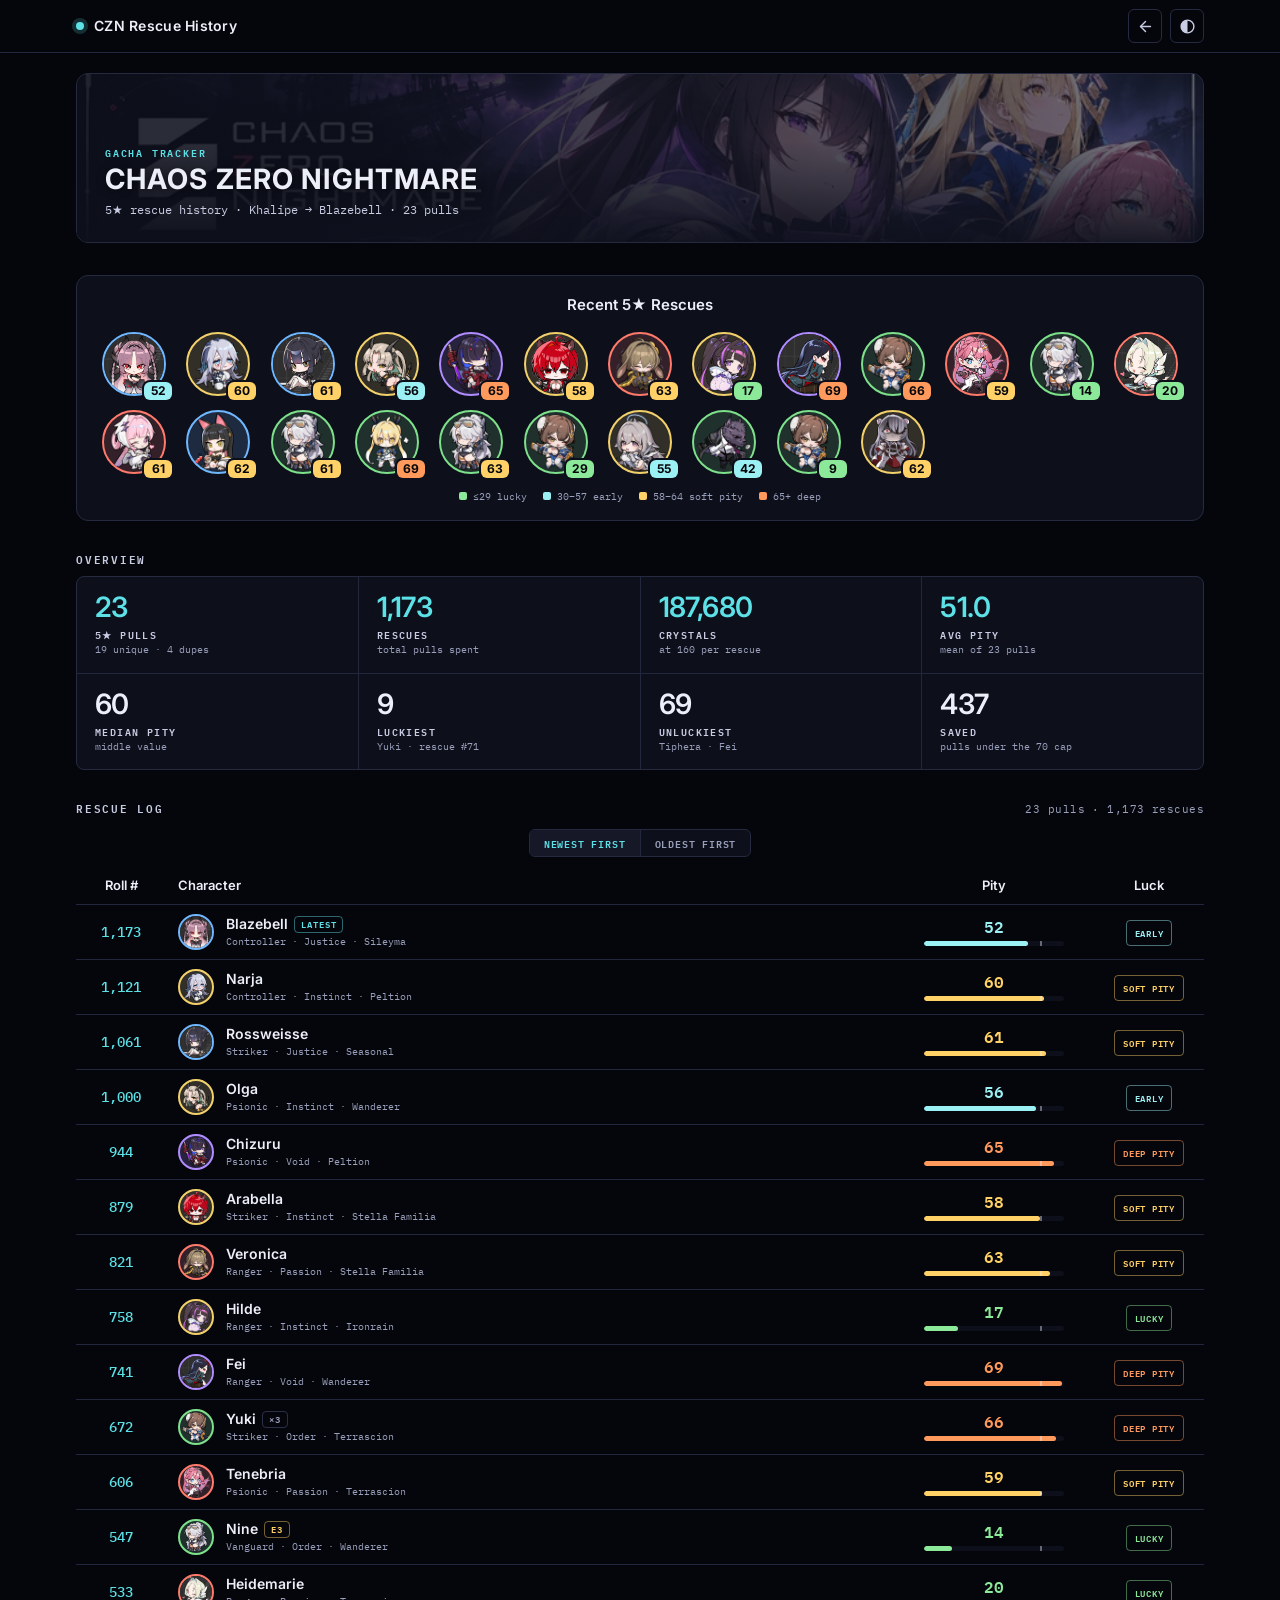
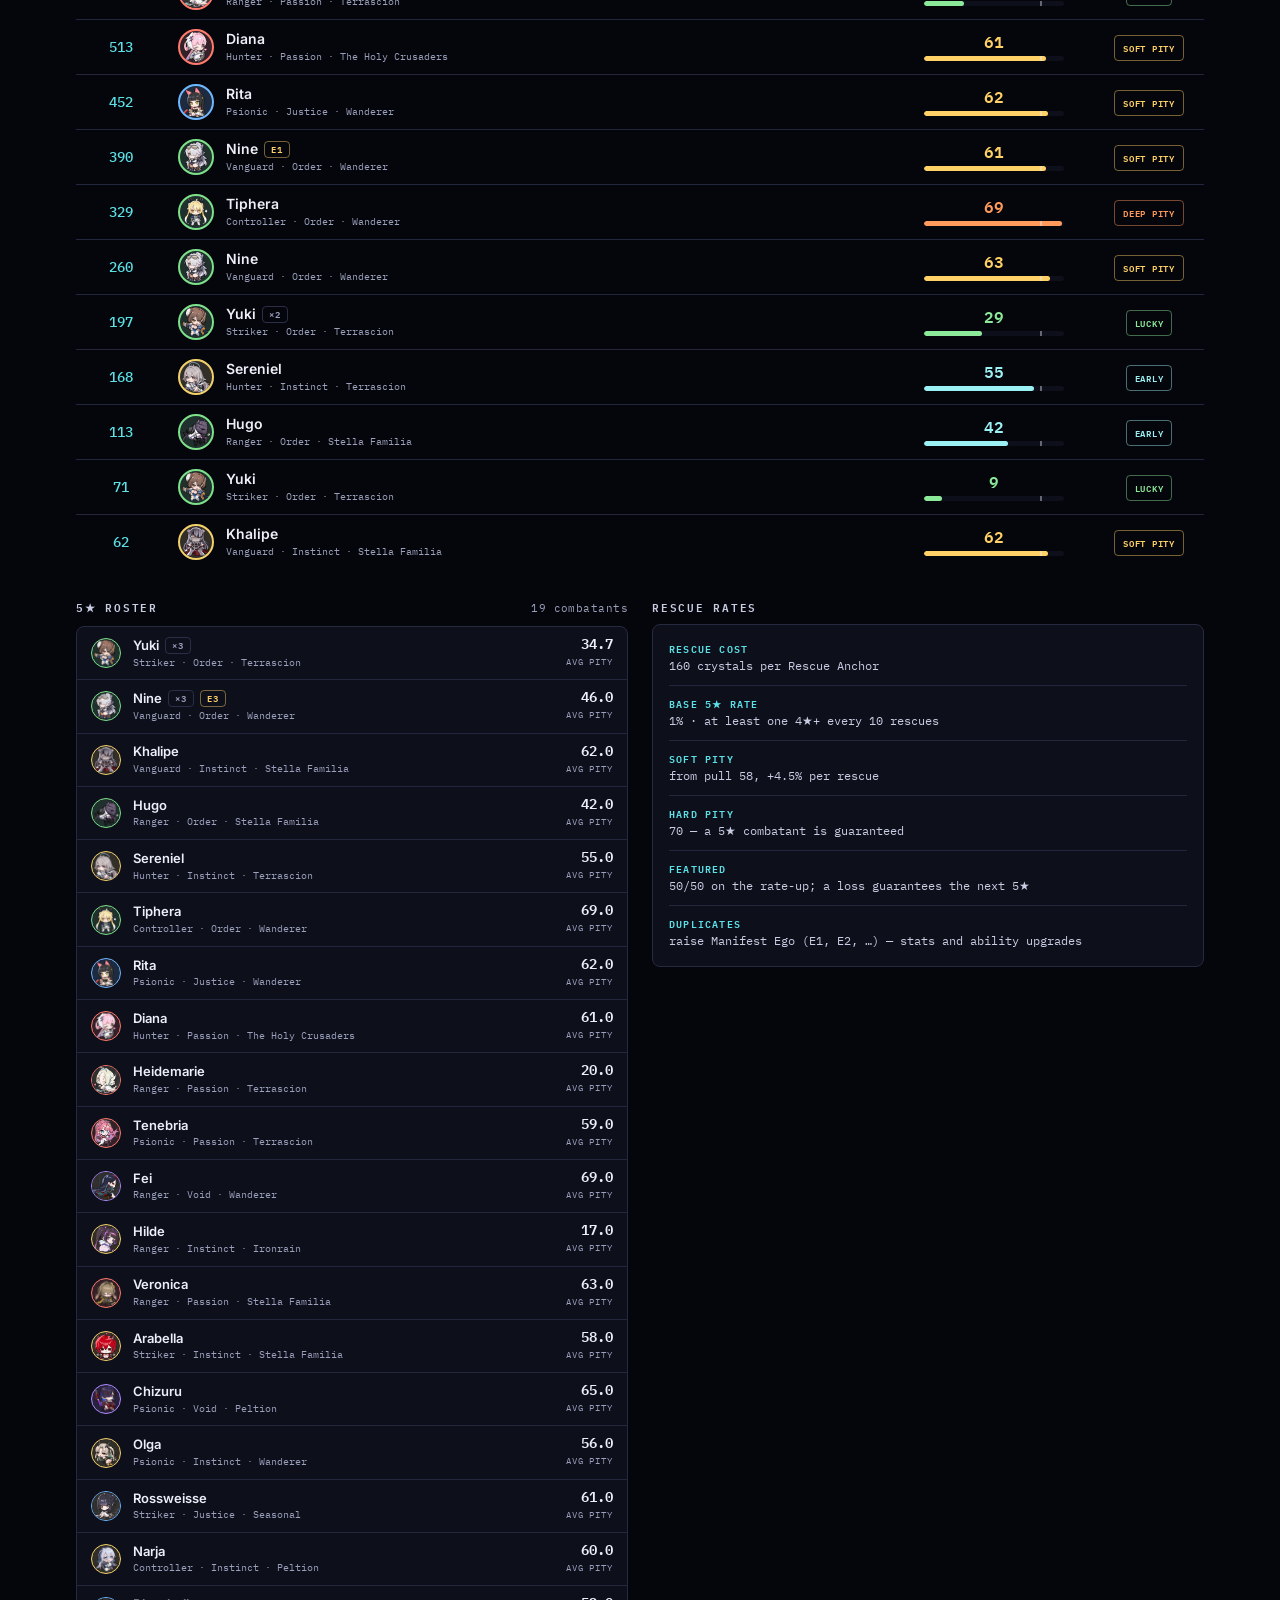
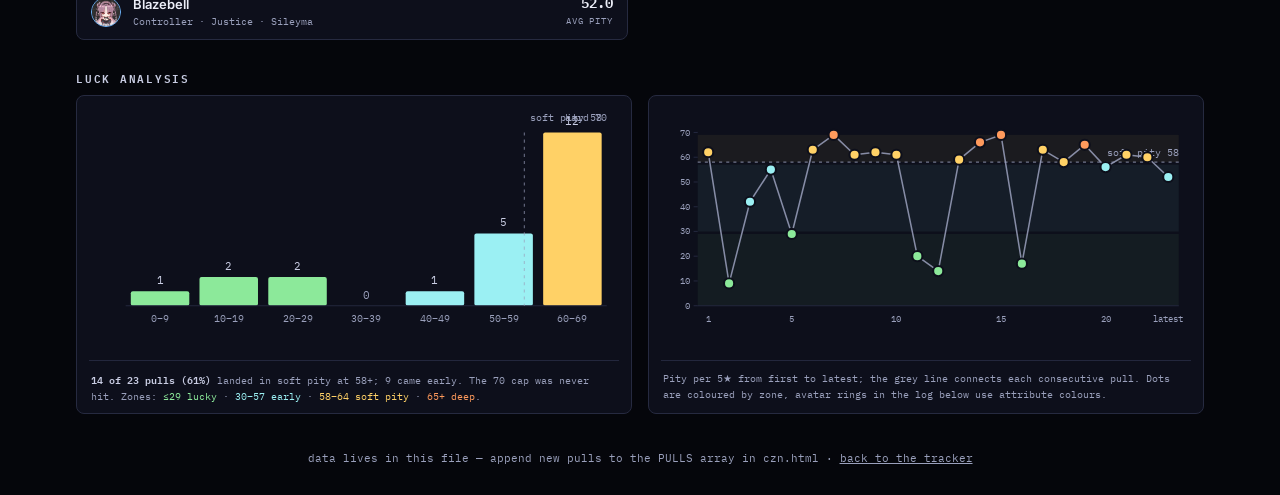
==== commit 89c78162: "updated assets" ====
--- a/czn.html
+++ b/czn.html
@@ -13,37 +13,15 @@
 (function(){
   try{
     var t = localStorage.getItem("gacha-theme");
-    if(t === "lime" || t === "midnight") document.documentElement.dataset.theme = t;
+    if(t === "lime" || t === "midnight" || t === "tactical-hud") document.documentElement.dataset.theme = t;
   }catch(e){}
 })();
 </script>
 <style>
-  /* --- tokens: shared structure, per-theme palette (matches index.html) ---
-     Attribute and luck-zone colours are data colours — identical in both themes. */
   :root{
-    color-scheme:dark;
-    --page:#05060B; --card:#0D0F1B; --raised:#161828; --field:#0D0F1B; --track:#0D0F1B;
-    --border:#262A40; --border-control:#2A2F48; --divider:#23273D;
-    --txt:#ECEEF8; --soft:#C9CDE3; --muted:#9AA0BC;
-    --acc:#5CE1E6; --acc-done:#9BF0F3; --warn:#FF9A5C;
-    --hover:#1B1F33; --focus:#161A2C;
-    --ov1:rgba(13,15,27,.88); --ov2:rgba(13,15,27,.55); --ov-info:rgba(13,15,27,.6);
-    --display:'Inter','Segoe UI',system-ui,-apple-system,sans-serif;
-    --mono:'IBM Plex Mono',ui-monospace,SFMono-Regular,Menlo,monospace;
-    --r:8px; --r-sm:6px;
-    /* CZN attributes */
     --attr-passion:#FF7A6B; --attr-void:#B18CFF; --attr-instinct:#F2D16B;
     --attr-order:#7DE08A; --attr-justice:#6FB7FF;
-    /* pity luck zones (CZN: soft pity from 58, hard pity 70) */
     --z-lucky:#8CE99A; --z-early:#9BF0F3; --z-soft:#FFD166; --z-deep:#FF9A5C;
-  }
-  html[data-theme="lime"]{
-    --page:#161313; --card:#1c1919; --raised:#232020; --field:#151212; --track:#0f0d0d;
-    --border:#2d2929; --border-control:#2d2929; --divider:#2d2929;
-    --txt:#f5f3f3; --soft:#cfc9c9; --muted:#a09a9a;
-    --acc:#76c442; --acc-done:#a8e063; --warn:#ff9a5c;
-    --hover:#262222; --focus:#201d1d;
-    --ov1:rgba(22,19,19,.88); --ov2:rgba(22,19,19,.55); --ov-info:rgba(22,19,19,.6);
   }
 
   
@@ -54,7 +32,7 @@
 .skip{position:absolute;left:-9999px;top:8px;z-index:50;padding:8px 12px;background:var(--raised);border:1px solid var(--border);border-radius:var(--r-sm);color:var(--txt);font:600 12px var(--display);text-decoration:none}
 .skip:focus{left:16px}
 /* top bar */
-.bar{position:sticky;top:0;z-index:10;background:var(--ov1);backdrop-filter:blur(10px);-webkit-backdrop-filter:blur(10px);border-bottom:1px solid var(--divider);padding-top:env(safe-area-inset-top,0px)}
+.bar{position:sticky;top:0;z-index:10;background:var(--page);border-bottom:1px solid var(--divider);padding-top:env(safe-area-inset-top,0px)}
 .bar-in{max-width:1160px;margin:0 auto;height:52px;display:flex;align-items:center;gap:12px;padding:0 max(16px,env(safe-area-inset-right)) 0 max(16px,env(safe-area-inset-left))}
 .bar h1{flex:1;margin:0;display:flex;align-items:center;gap:10px;font:600 14px/1 var(--display);letter-spacing:.02em}
 .bar h1::before{content:"";width:8px;height:8px;border-radius:50%;background:var(--acc);box-shadow:0 0 0 4px color-mix(in srgb,var(--acc) 18%,transparent)}
@@ -166,6 +144,10 @@
 @media (max-width:560px){.hero h2{font-size:20px}.hero-inner{padding:18px}.recent{padding:16px 10px}.wgrid{grid-template-columns:repeat(auto-fill,minmax(60px,1fr))}.wp,.wp .ava{width:54px;height:54px}td{padding:9px 6px}td.pt{width:90px}td.no{width:58px}td.zn{display:none}th.zn{display:none}}
 @media (prefers-reduced-motion:reduce){.tool{transition:none}}
 </style>
+<link rel="stylesheet" href="css/themes/midnight.css">
+<link rel="stylesheet" href="css/themes/lime.css">
+<link rel="stylesheet" href="css/themes/tactical-hud.css">
+
 </head>
 <body>
 <a class="skip" href="#main">Skip to content</a>
@@ -508,6 +490,7 @@
 const THEMES = [
   { id:"midnight", name:"Midnight", swatch:"#5CE1E6", page:"#05060B" },
   { id:"lime",     name:"Lime",     swatch:"#76c442", page:"#161313" },
+  { id:"tactical-hud", name:"Tactical (HUD)", swatch:"#35e6ff", page:"#050c13" },
 ];
 const THEME_KEY = "gacha-theme";
 function currentTheme(){
--- a/css/themes/midnight.css
+++ b/css/themes/midnight.css
@@ -0,0 +1,12 @@
+:root, html[data-theme="midnight"] {
+  color-scheme:dark;
+  --page:#05060B; --card:#0D0F1B; --raised:#161828; --field:#0D0F1B; --track:#0D0F1B;
+  --border:#262A40; --border-control:#2A2F48; --divider:#23273D;
+  --txt:#ECEEF8; --soft:#C9CDE3; --muted:#9AA0BC;
+  --acc:#5CE1E6; --acc-done:#9BF0F3; --warn:#FF9A5C;
+  --hover:#1B1F33; --focus:#161A2C;
+  --ov1:rgba(13,15,27,.88); --ov2:rgba(13,15,27,.55); --ov-info:rgba(13,15,27,.6);
+  --display:'Inter','Segoe UI',system-ui,-apple-system,sans-serif;
+  --mono:'IBM Plex Mono',ui-monospace,SFMono-Regular,Menlo,monospace;
+  --r:8px; --r-sm:6px;
+}
--- a/css/themes/lime.css
+++ b/css/themes/lime.css
@@ -0,0 +1,12 @@
+html[data-theme="lime"] {
+  color-scheme:dark;
+  --page:#161313; --card:#1c1919; --raised:#232020; --field:#151212; --track:#0f0d0d;
+  --border:#2d2929; --border-control:#2d2929; --divider:#2d2929;
+  --txt:#f5f3f3; --soft:#cfc9c9; --muted:#a09a9a;
+  --acc:#76c442; --acc-done:#a8e063; --warn:#FF9A5C;
+  --hover:#262222; --focus:#201d1d;
+  --ov1:rgba(22,19,19,.88); --ov2:rgba(22,19,19,.55); --ov-info:rgba(22,19,19,.6);
+  --display:'Inter','Segoe UI',system-ui,-apple-system,sans-serif;
+  --mono:'IBM Plex Mono',ui-monospace,SFMono-Regular,Menlo,monospace;
+  --r:8px; --r-sm:6px;
+}
--- a/css/themes/tactical-hud.css
+++ b/css/themes/tactical-hud.css
@@ -0,0 +1,152 @@
+/* Tactical HUD palette and component treatment. Shared layout stays in base.css / czn.html. */
+@import url('https://fonts.googleapis.com/css2?family=Barlow+Condensed:wght@400;500;600;700&family=Rajdhani:wght@400;500;600;700&display=swap');
+
+html[data-theme="tactical-hud"] {
+  color-scheme:dark;
+  --page:#050c13;
+  --card:#091b29;
+  --raised:#0c2534;
+  --field:#061623;
+  --track:#04111a;
+  --border:#17748c;
+  --border-control:#246078;
+  --divider:rgba(53,230,255,.19);
+  --txt:#e2f6ff;
+  --soft:#b6d8e2;
+  --muted:#87aebc;
+  --acc:#35e6ff;
+  --acc-done:#79f1ff;
+  --warn:#ffb35b;
+  --hover:#123b50;
+  --focus:#0c2534;
+  --ov1:rgba(5,12,19,.90);
+  --ov2:rgba(5,12,19,.58);
+  --ov-info:rgba(5,12,19,.72);
+  --display:'Rajdhani','Segoe UI',system-ui,sans-serif;
+  --mono:'IBM Plex Mono',ui-monospace,SFMono-Regular,Menlo,monospace;
+  --r:2px;
+  --r-sm:2px;
+}
+
+html[data-theme="tactical-hud"] body {
+  background-color:var(--page);
+  background-image:
+    linear-gradient(rgba(25,112,142,.055) 1px,transparent 1px),
+    linear-gradient(90deg,rgba(25,112,142,.055) 1px,transparent 1px),
+    radial-gradient(ellipse at 50% -15%,#0c3040 0%,transparent 65%);
+  background-size:36px 36px,36px 36px,auto;
+}
+
+html[data-theme="tactical-hud"] :is(h1,h2,h3,.cat,.fl-name,.resin-btn,.tool,.theme-opt,.seg button) {
+  font-family:'Barlow Condensed','Rajdhani',system-ui,sans-serif;
+  letter-spacing:.055em;
+}
+html[data-theme="tactical-hud"] h1 {
+  color:var(--acc);
+  text-shadow:0 0 10px rgba(53,230,255,.18);
+  text-transform:uppercase;
+  letter-spacing:.12em;
+}
+
+/* Compact command-panel cards: bright rails and small corner brackets, not a full-card glow. */
+html[data-theme="tactical-hud"] .game {
+  position:relative;
+  border:1px solid var(--border);
+  border-top:2px solid var(--acc);
+  border-radius:2px;
+  background:linear-gradient(155deg,rgba(13,40,56,.98),rgba(5,18,29,.98));
+  box-shadow:inset 0 0 0 1px rgba(53,230,255,.035);
+}
+html[data-theme="tactical-hud"] .game::before,
+html[data-theme="tactical-hud"] .game::after {
+  content:"";
+  position:absolute;
+  z-index:2;
+  width:12px;
+  height:12px;
+  border-color:var(--acc);
+  border-style:solid;
+  pointer-events:none;
+}
+html[data-theme="tactical-hud"] .game::before {top:0;left:0;border-width:2px 0 0 2px}
+html[data-theme="tactical-hud"] .game::after {right:0;bottom:0;border-width:0 2px 2px 0}
+html[data-theme="tactical-hud"] .game:focus-within {border-color:#25a9c3}
+html[data-theme="tactical-hud"] .ghead {border-bottom:1px solid rgba(53,230,255,.42)}
+html[data-theme="tactical-hud"] .ghead h2 {font-family:'Barlow Condensed','Rajdhani',sans-serif;letter-spacing:.065em}
+html[data-theme="tactical-hud"] .info {border-color:rgba(53,230,255,.55)}
+
+/* Distinct target/deficit readout and instrument-style segmented progress. */
+html[data-theme="tactical-hud"] .defnum {text-shadow:0 0 8px rgba(255,179,91,.16)}
+html[data-theme="tactical-hud"] .defnum.done,
+html[data-theme="tactical-hud"] .rout.big {color:var(--acc-done)}
+html[data-theme="tactical-hud"] .games .bar {
+  height:10px;
+  border:1px solid #14516a;
+  border-radius:0;
+  background-color:var(--track);
+}
+html[data-theme="tactical-hud"] .fill {
+  border-radius:0;
+  background:repeating-linear-gradient(110deg,#35e6ff 0 11px,#0b91aa 11px 13px,#052131 13px 16px);
+  box-shadow:0 0 5px rgba(53,230,255,.22);
+}
+html[data-theme="tactical-hud"] .field {background:linear-gradient(145deg,rgba(12,37,52,.72),rgba(5,18,29,.56))}
+html[data-theme="tactical-hud"] .sinput {border:1px solid rgba(36,96,120,.75);background:rgba(4,17,26,.72)}
+html[data-theme="tactical-hud"] .step {border:1px solid var(--border-control);background:#0b2938;color:var(--acc)}
+html[data-theme="tactical-hud"] .step:hover:not(:disabled) {background:#123b50}
+
+/* Inputs, controls, menus and resin panels share the same thin cyan hardware outline. */
+html[data-theme="tactical-hud"] :is(.well,.theme-menu,.resin-body,.seg) {
+  background-color:var(--field);
+  border-color:var(--border-control);
+}
+html[data-theme="tactical-hud"] .field {border-top-color:var(--divider)}
+html[data-theme="tactical-hud"] :is(.step,.tool,.resin-btn,.seg button) {
+  background:linear-gradient(180deg,#103044,#081c2b);
+  color:var(--txt);
+  border-color:var(--border-control);
+}
+html[data-theme="tactical-hud"] .tool {opacity:.88}
+html[data-theme="tactical-hud"] :is(.step,.tool,.resin-btn,.seg button):hover:not(:disabled) {
+  background:#123b50;
+  border-color:var(--acc);
+}
+html[data-theme="tactical-hud"] :is(.sinput,.well) {
+  background:var(--field);
+  color:var(--txt);
+  border-color:var(--border-control);
+}
+html[data-theme="tactical-hud"] :is(.sinput,.well):focus {background:var(--focus)}
+html[data-theme="tactical-hud"] :is(button,a,input,select,textarea,summary):focus-visible {
+  outline:2px solid var(--acc);
+  outline-offset:2px;
+}
+html[data-theme="tactical-hud"] .resin-btn {
+  border-left:3px solid var(--acc);
+  background:linear-gradient(90deg,rgba(53,230,255,.075),transparent 46%),var(--raised);
+}
+html[data-theme="tactical-hud"] .resin-btn:hover {background-color:var(--hover)}
+html[data-theme="tactical-hud"] .resin-body {border-top-color:rgba(53,230,255,.35)}
+
+/* The same restrained panel language carries through the CZN history page. */
+html[data-theme="tactical-hud"] :is(.hero,.recent,.fig,.stats-grid,.roster-grid,.rates) {
+  border-color:var(--border);
+  background-color:var(--card);
+  border-radius:2px;
+  box-shadow:inset 0 0 0 1px rgba(53,230,255,.035);
+}
+html[data-theme="tactical-hud"] :is(.stats-grid,.roster-grid) {background-color:#14516a}
+html[data-theme="tactical-hud"] .stat {background:var(--card)}
+html[data-theme="tactical-hud"] .badge {box-shadow:0 0 0 2px var(--card)}
+html[data-theme="tactical-hud"] :is(.chip,.zone-chip) {background:rgba(5,12,19,.55)}
+html[data-theme="tactical-hud"] .games .bar,
+html[data-theme="tactical-hud"] .pbar {background-color:var(--track)}
+html[data-theme="tactical-hud"] a {color:var(--acc)}
+html[data-theme="tactical-hud"] ::selection {background:#127a93;color:#fff}
+
+@media (prefers-reduced-motion:reduce) {
+  html[data-theme="tactical-hud"] *,
+  html[data-theme="tactical-hud"] *::before,
+  html[data-theme="tactical-hud"] *::after {scroll-behavior:auto;transition:none;animation:none}
+  html[data-theme="tactical-hud"] .step {transition:none}
+}
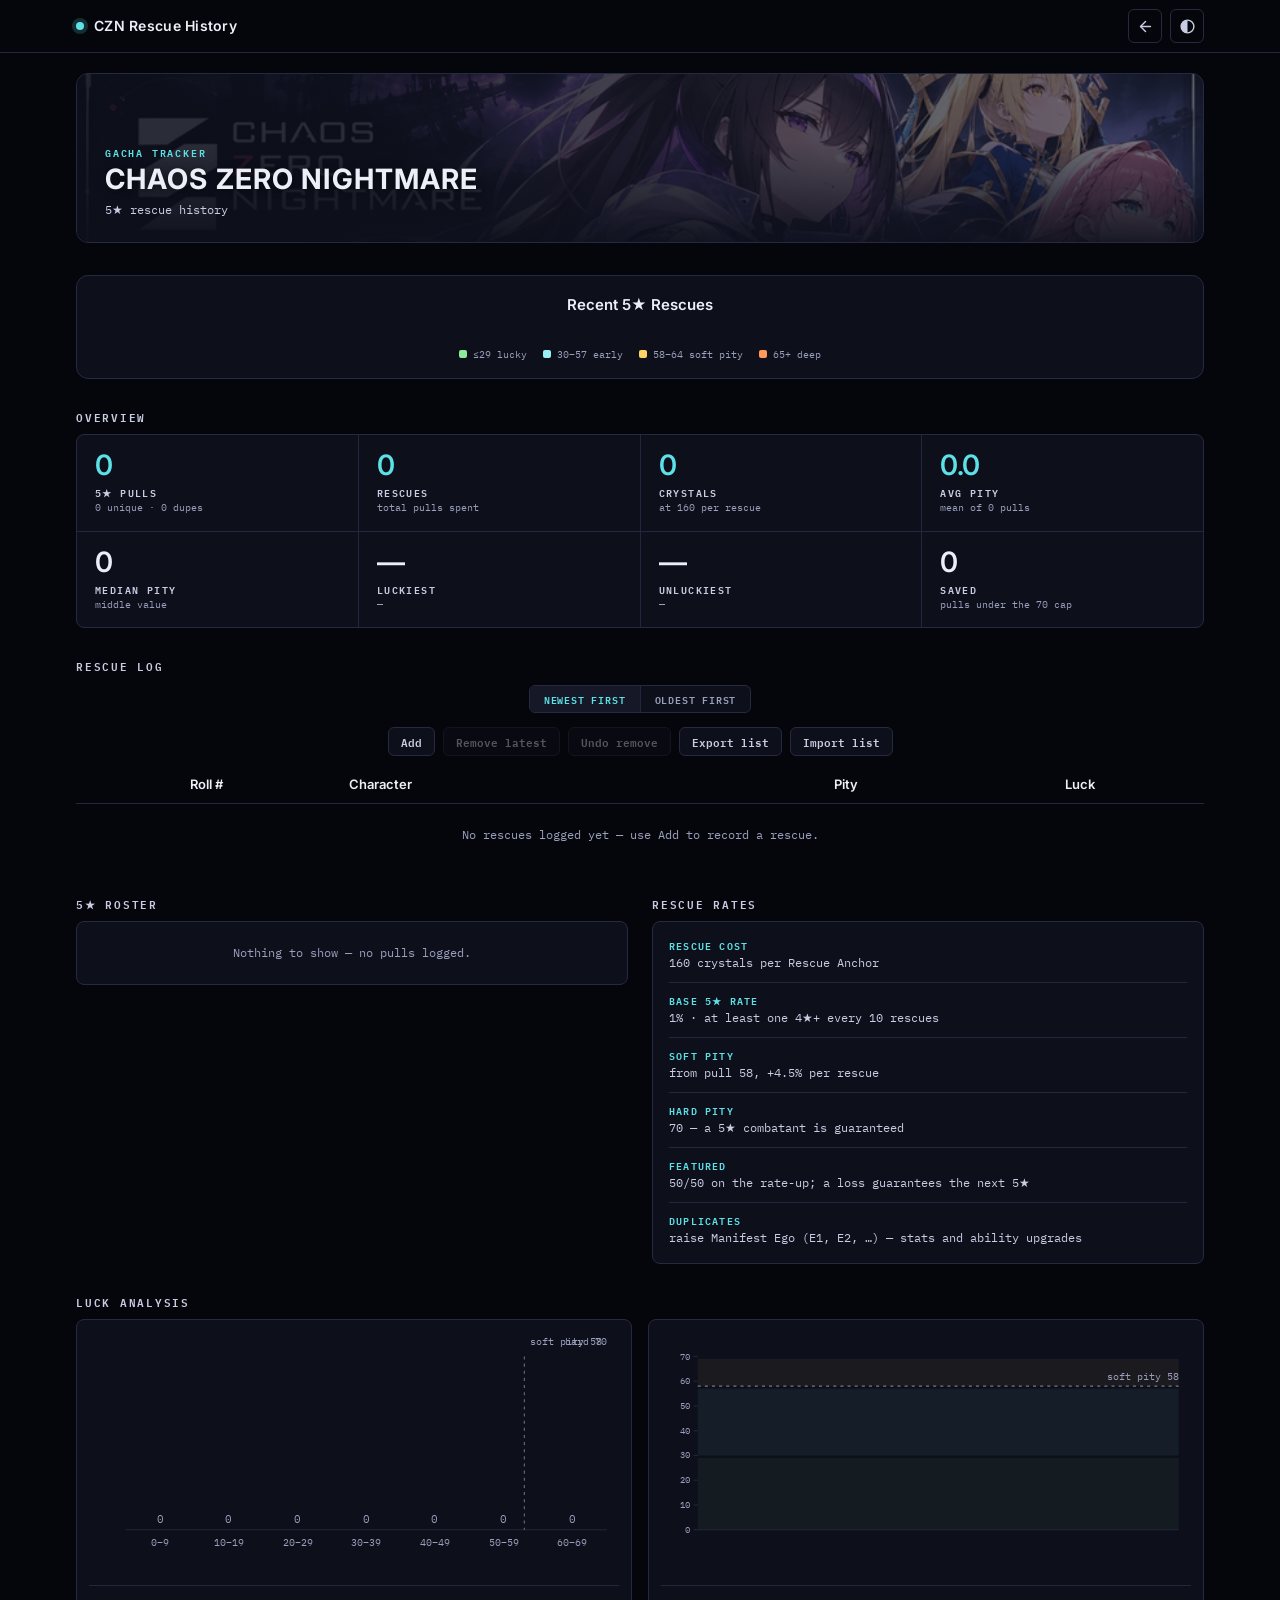
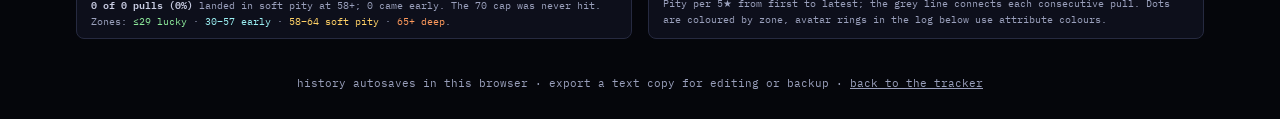
==== commit 92002a13: "Add editable persistent CZN rescue history" ====
--- a/czn.html
+++ b/czn.html
@@ -140,6 +140,18 @@
 .fig{padding:12px 12px 8px}
 .foot{color:var(--muted);font:400 11px/1.5 var(--mono);text-align:center;margin:36px 0 0}
 .foot a{color:var(--muted)}.foot a:hover{color:var(--acc)}
+.history-tools{display:flex;align-items:center;justify-content:center;gap:8px;flex-wrap:wrap}
+.history-tools button,.history-dialog button{padding:8px 12px;background:var(--card);border:1px solid var(--border);border-radius:var(--r-sm);color:var(--soft);font:600 11px/1 var(--mono);cursor:pointer}
+.history-tools button:hover:not(:disabled),.history-dialog button:hover{background:var(--hover);color:var(--acc)}
+.history-tools button:focus-visible,.history-dialog button:focus-visible{outline:2px solid var(--acc);outline-offset:2px}
+.history-tools button:disabled{opacity:.4;cursor:default}
+.history-dialog{width:min(440px,calc(100% - 32px));padding:20px;background:var(--card);border:1px solid var(--border);border-radius:var(--r);color:var(--txt)}
+.history-dialog::backdrop{background:rgba(0,0,0,.72)}
+.history-dialog h2{margin:0 0 8px;font:600 15px/1.2 var(--display)}
+.history-dialog p{margin:0 0 12px;color:var(--muted);font:400 11px/1.5 var(--mono)}
+.history-dialog input{width:100%;height:40px;padding:0 10px;background:var(--field);border:1px solid var(--border);border-radius:var(--r-sm);color:var(--txt);font:500 13px var(--mono)}
+.history-dialog input:focus{outline:2px solid var(--acc);outline-offset:1px}
+.dialog-actions{display:flex;justify-content:flex-end;gap:8px;margin-top:14px}
 @media (max-width:860px){.duo,.charts{grid-template-columns:1fr}.stats-grid{grid-template-columns:repeat(2,1fr)}}
 @media (max-width:560px){.hero h2{font-size:20px}.hero-inner{padding:18px}.recent{padding:16px 10px}.wgrid{grid-template-columns:repeat(auto-fill,minmax(60px,1fr))}.wp,.wp .ava{width:54px;height:54px}td{padding:9px 6px}td.pt{width:90px}td.no{width:58px}td.zn{display:none}th.zn{display:none}}
 @media (prefers-reduced-motion:reduce){.tool{transition:none}}
@@ -175,6 +187,11 @@
   <section class="sect sect-c" aria-labelledby="logH">
     <h2 id="logH" style="margin:0;width:100%">Rescue log <span class="count" id="logCount"></span></h2>
     <div class="seg" role="group" aria-label="Log order"><button type="button" id="ordNew" aria-pressed="true">Newest first</button><button type="button" id="ordOld" aria-pressed="false">Oldest first</button></div>
+    <div class="history-tools" aria-label="Rescue history actions">
+      <button type="button" id="addPullBtn">Add</button><button type="button" id="removePullBtn">Remove latest</button><button type="button" id="undoPullBtn" disabled>Undo remove</button>
+      <button type="button" id="exportPullsBtn">Export list</button><button type="button" id="importPullsBtn">Import list</button>
+      <input type="file" id="pullsFile" accept="text/plain,.txt" aria-label="Choose a CZN rescue history text file" hidden>
+    </div>
     <div class="tbl-wrap"><table><thead><tr><th>Roll #</th><th style="text-align:left">Character</th><th>Pity</th><th class="zn">Luck</th></tr></thead><tbody id="pulls"></tbody></table></div>
   </section>
   <div class="duo">
@@ -194,40 +211,79 @@
     <div class="charts"><figure class="fig" id="histFig"></figure><figure class="fig" id="trendFig"></figure></div>
   </section>
 </main>
-<p class="foot">data lives in this file — append new pulls to the <span translate="no">PULLS</span> array in czn.html · <a href="index.html">back to the tracker</a></p></div>
+<p class="foot">history autosaves in this browser · export a text copy for editing or backup · <a href="index.html">back to the tracker</a></p></div>
+<dialog class="history-dialog" id="addPullDialog" aria-labelledby="addPullTitle">
+  <form id="addPullForm">
+    <h2 id="addPullTitle">Add CZN rescue</h2><p>Enter <code>Character &lt;pullcount&gt;</code>; optionally add <code>| E1</code> for a Manifest Ego label.</p>
+    <input id="addPullInput" type="text" autocomplete="off" placeholder="Yuki 62 | E1" aria-label="Character, pull count, and optional ego" required>
+    <div class="dialog-actions"><button type="button" id="cancelAddPull">Cancel</button><button type="submit">Add rescue</button></div>
+  </form>
+</dialog>
 
 <script>
-/* ===== data: the pull log — edit this, nothing else ================
-   PULLS is oldest → newest; append new pulls at the END of the array.
+/* ===== data: default pull log; user history is stored locally ======
+   PULLS is oldest → newest; entries are appended at the END of the list.
    n = combatant name (must match a CHARS key for the class/attribute line)
    p = pity counter when the 5★ dropped (0–70; the sum of all p is total rescues)
    ego = optional label for duplicate pulls (e.g. Nine reaching Manifest Ego 1) */
 const COST_PER_PULL = 160, SOFT_PITY = 58, HARD_PITY = 70;
-const PULLS = [
-  { n:"Khalipe",     p:62 },
-  { n:"Yuki",        p:9  },
-  { n:"Hugo",        p:42 },
-  { n:"Sereniel",    p:55 },
-  { n:"Yuki",        p:29 },
-  { n:"Nine",        p:63 },
-  { n:"Tiphera",     p:69 },
-  { n:"Nine",        p:61, ego:"E1" },
-  { n:"Rita",        p:62 },
-  { n:"Diana",       p:61 },
-  { n:"Heidemarie",  p:20 },
-  { n:"Nine",        p:14, ego:"E3" },
-  { n:"Tenebria",    p:59 },
-  { n:"Yuki",        p:66 },
-  { n:"Fei",         p:69 },
-  { n:"Hilde",       p:17 },
-  { n:"Veronica",    p:63 },
-  { n:"Arabella",    p:58 },
-  { n:"Chizuru",     p:65 },
-  { n:"Olga",        p:56 },
-  { n:"Rossweisse",  p:61 },
-  { n:"Narja",       p:60 },
-  { n:"Blazebell",   p:52 },
-];
+const DEFAULT_PULLS = [];
+const CZN_KEY = "gacha-czn-pulls", SYNC_KEY = "gacha-sync";
+let PULLS = DEFAULT_PULLS.map(x=>({...x}));
+const removedPulls = [];   // session-only undo history; never persisted
+function validPulls(value){
+  return Array.isArray(value) && value.every(x=>x && typeof x==="object" && !Array.isArray(x)
+    && typeof x.n==="string" && x.n.trim()!=="" && Number.isInteger(x.p) && x.p>=0 && x.p<=HARD_PITY
+    && (x.ego==null || typeof x.ego==="string"));
+}
+function parsePullLine(line){
+  const m = String(line).trim().match(/^(.+?)\s+(\d+)(?:\s*\|\s*(E\d+))?$/i);
+  if(!m) throw new Error(`Invalid rescue entry: ${line}`);
+  const p = Number(m[2]);
+  if(!m[1].trim() || p>HARD_PITY) throw new Error(`Invalid rescue entry: ${line}`);
+  return { n:m[1].trim(), p, ...(m[3] ? {ego:m[3].toUpperCase()} : {}) };
+}
+function parsePullText(text){
+  const lines = String(text).split(/\r?\n/).map(x=>x.trim()).filter(x=>x && !x.startsWith("#"));
+  const pulls = lines.map(parsePullLine);
+  if(!validPulls(pulls)) throw new Error("Invalid rescue list");
+  return pulls;
+}
+function formatPullText(pulls){
+  return "# Character <pullcount> | E1 (optional)\n" + pulls.map(x=>`${x.n} ${x.p}${x.ego ? ` | ${x.ego}` : ""}`).join("\n") + "\n";
+}
+function loadPulls(){
+  try{
+    const saved = localStorage.getItem(CZN_KEY);
+    if(saved===null){ PULLS = DEFAULT_PULLS.map(x=>({...x})); savePulls(); }
+    else{
+      const parsed = JSON.parse(saved);
+      if(!validPulls(parsed)) throw new Error("Invalid saved CZN history");
+      PULLS = parsed.map(x=>({...x, n:x.n.trim()}));
+    }
+  }catch(e){
+    if(e instanceof SyntaxError || e.message==="Invalid saved CZN history"){
+      PULLS = DEFAULT_PULLS.map(x=>({...x}));
+      try{ savePulls(); }catch{}
+    }
+  }
+}
+function noteCznModified(){
+  try{
+    const m = JSON.parse(localStorage.getItem(SYNC_KEY)||"{}");
+    if(m && m.linked) localStorage.setItem(SYNC_KEY, JSON.stringify({...m, modified:Math.max(Date.now(),(Number(m.modified)||0)+1)}));
+  }catch{}
+}
+function savePulls(mark=true){
+  localStorage.setItem(CZN_KEY, JSON.stringify(PULLS));
+  if(mark) noteCznModified();
+}
+function renderAll(){
+  A = analyse(PULLS);
+  renderHero(A); renderStats(A); renderCharts(A); renderRecent(A); renderPulls(A); renderRoster(A);
+  $("removePullBtn").disabled = !PULLS.length;
+  $("undoPullBtn").disabled = !removedPulls.length;
+}
 
 /* class · attribute · faction per combatant (GameSaiyan roster, Nov 2026).
    New characters not listed here simply show a “—” meta line. */
@@ -444,7 +500,7 @@
   const rows = order==="new" ? [...a.rows].reverse() : a.rows;
   const zoneLabel = { lucky:"lucky", early:"early", soft:"soft pity", deep:"deep pity" };
   body.innerHTML = !a.n
-    ? `<tr><td colspan="4" class="empty">No rescues logged yet — add entries to the PULLS array in czn.html.</td></tr>`
+     ? `<tr><td colspan="4" class="empty">No rescues logged yet — use Add to record a rescue.</td></tr>`
     : rows.map(r=>{
         const chips = [];
         if(r.ego) chips.push(`<span class="chip ego">${esc(r.ego)}</span>`);
@@ -557,18 +613,65 @@
 }
 
 /* ===== startup ===== */
-const A = analyse(PULLS);
+let A = analyse(PULLS);
 function init(){
-  renderHero(A);
-  renderStats(A);
-  renderCharts(A);
-  renderRecent(A);
-  renderPulls(A);
-  renderRoster(A);
+  loadPulls();
+  renderAll();
   $("ordNew").setAttribute("aria-pressed", String(order==="new"));
   $("ordOld").setAttribute("aria-pressed", String(order==="old"));
   $("ordNew").addEventListener("click", ()=>setOrder("new"));
   $("ordOld").addEventListener("click", ()=>setOrder("old"));
+  const dialog = $("addPullDialog"), input = $("addPullInput");
+  $("addPullBtn").addEventListener("click", ()=>{ input.value=""; dialog.showModal(); input.focus(); });
+  $("cancelAddPull").addEventListener("click", ()=>dialog.close());
+  $("addPullForm").addEventListener("submit", e=>{
+    e.preventDefault();
+    let pull, appended=false;
+    try{
+      pull = parsePullLine(input.value);
+      PULLS.push(pull); appended=true; savePulls(); renderAll(); dialog.close();
+      setStatus(`Added ${pull.n} at ${pull.p} pity${pull.ego ? ` (${pull.ego})` : ""}.`, "ok");
+    }catch(err){ if(appended) PULLS.pop(); setStatus(err.message || "Could not save CZN history.", "err"); }
+  });
+  $("removePullBtn").addEventListener("click", ()=>{
+    if(!PULLS.length) return;
+    const index = PULLS.length-1, [pull] = PULLS.splice(index,1);
+    try{ savePulls(); removedPulls.push({pull,index}); renderAll(); setStatus(`Removed latest rescue: ${pull.n} (${pull.p}). Undo is available until this page closes.`, "ok"); }
+    catch{ PULLS.splice(index,0,pull); renderAll(); setStatus("Could not save CZN history; nothing was removed.", "err"); }
+  });
+  $("undoPullBtn").addEventListener("click", ()=>{
+    if(!removedPulls.length) return;
+    const item = removedPulls.pop(); PULLS.splice(Math.min(item.index,PULLS.length),0,item.pull);
+    try{ savePulls(); renderAll(); setStatus(`Restored ${item.pull.n} (${item.pull.p}).`, "ok"); }
+    catch{ PULLS.splice(PULLS.indexOf(item.pull),1); removedPulls.push(item); renderAll(); setStatus("Could not save CZN history; undo was not applied.", "err"); }
+  });
+  $("exportPullsBtn").addEventListener("click", ()=>{
+    const name = `czn-rescue-history-${new Date().toISOString().slice(0,10)}.txt`;
+    const url = URL.createObjectURL(new Blob([formatPullText(PULLS)],{type:"text/plain;charset=utf-8"}));
+    const a = document.createElement("a"); a.href=url; a.download=name; document.body.appendChild(a); a.click(); a.remove();
+    setTimeout(()=>URL.revokeObjectURL(url),1000); setStatus(`Exported ${PULLS.length} rescues to ${name}.`, "ok");
+  });
+  $("importPullsBtn").addEventListener("click", ()=>$("pullsFile").click());
+  $("pullsFile").addEventListener("change", async e=>{
+    const file = e.target.files && e.target.files[0]; e.target.value="";
+    if(!file) return;
+    try{
+      const replacement = parsePullText(await file.text());
+      if(!confirm(`Replace the full CZN rescue history with ${replacement.length} entries from "${file.name}"?`)) return setStatus("Import cancelled — nothing changed.", "");
+      const previous = PULLS; PULLS = replacement;
+      try{ savePulls(); }catch(err){ PULLS=previous; throw err; }
+      removedPulls.length = 0;
+      renderAll(); setStatus(`Imported ${PULLS.length} rescues from "${file.name}".`, "ok");
+    }catch(err){ setStatus(err.message || "Could not read or save that rescue list.", "err"); }
+  });
+  window.addEventListener("storage", e=>{
+    if(e.key!==CZN_KEY || e.newValue===null) return;
+    try{
+      const next=JSON.parse(e.newValue);
+      if(!validPulls(next)) return;
+      PULLS=next; removedPulls.length=0; renderAll(); setStatus("CZN history updated in another tab.", "ok");
+    }catch{}
+  });
   initTheme();
 }
 if(typeof document !== "undefined") init();   // undefined in node, so the math can be imported
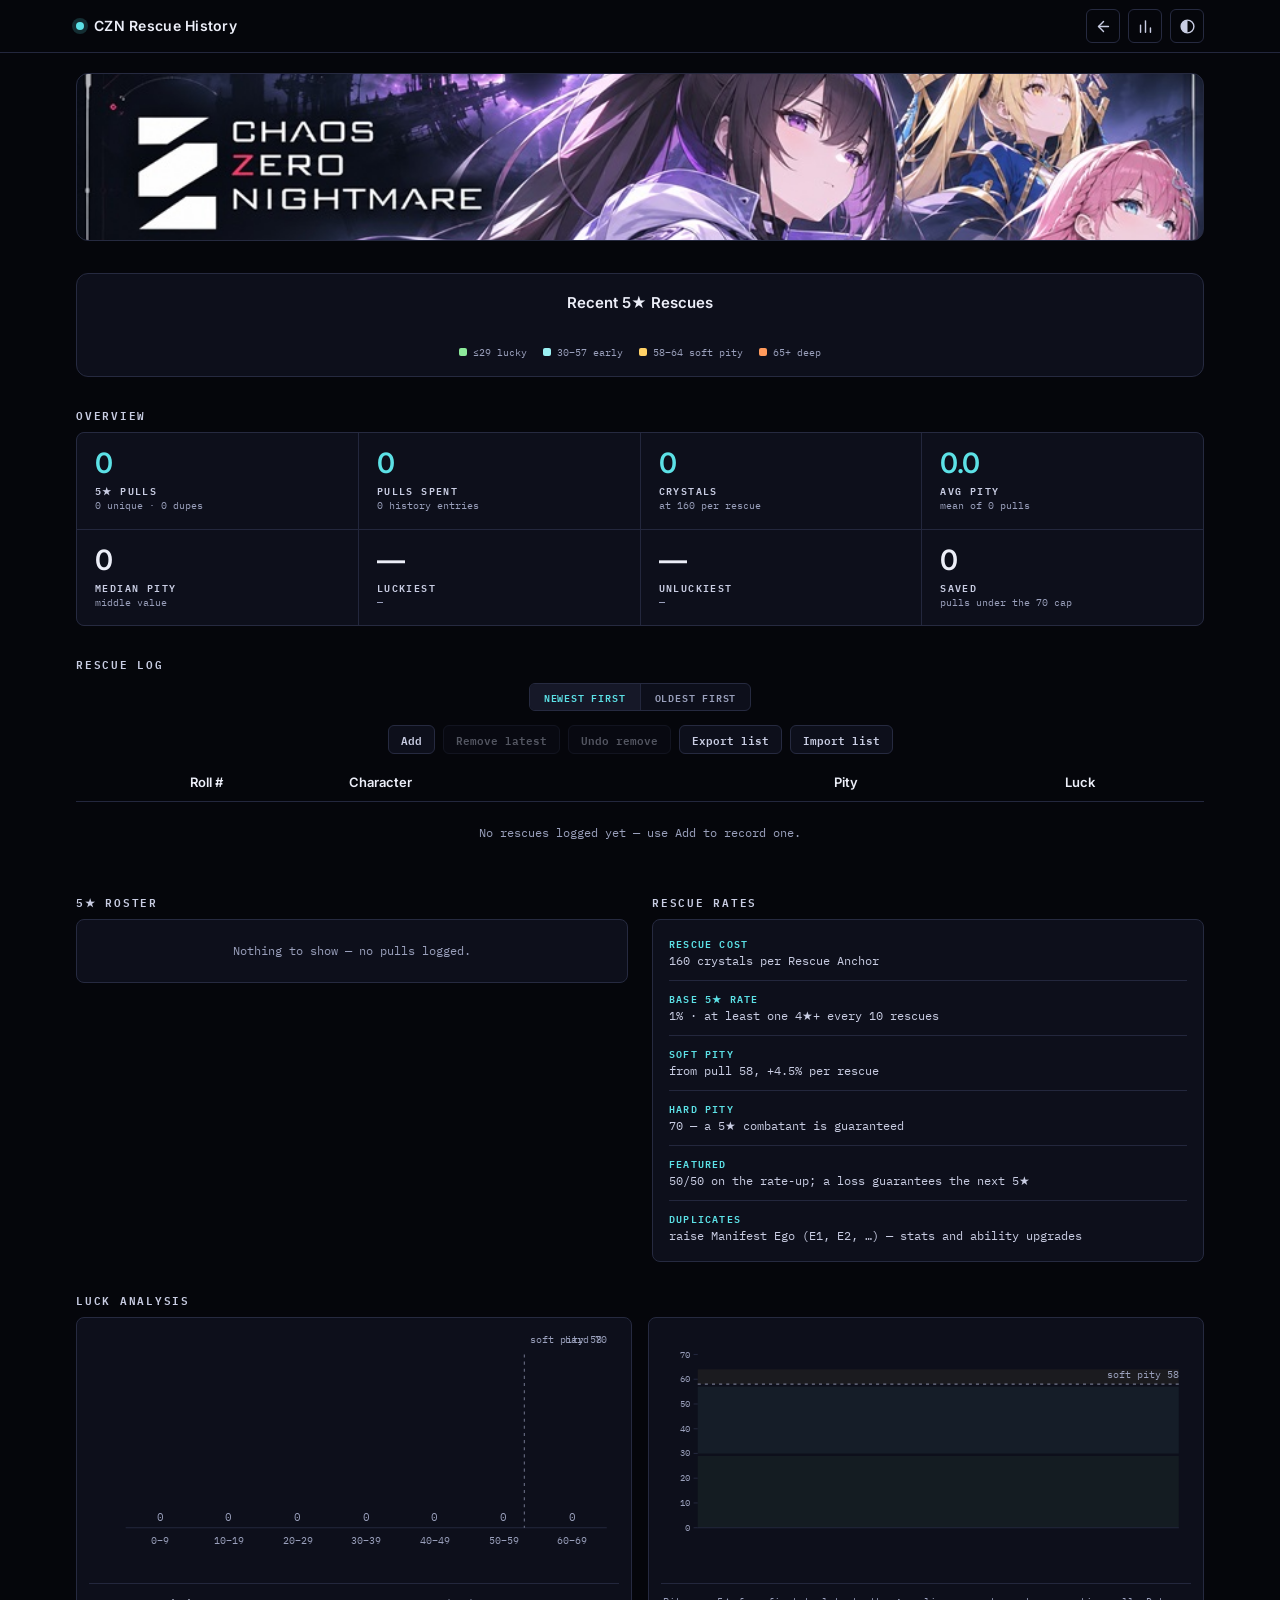
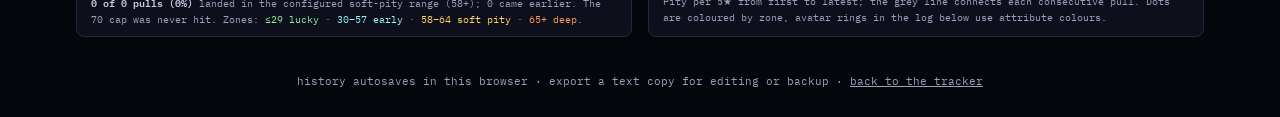
==== commit f6dd5a7f: "Add shared ZZZ S-Rank history page" ====
--- a/czn.html
+++ b/czn.html
@@ -53,11 +53,6 @@
 main{display:flex;flex-direction:column;gap:32px;padding-top:20px}
 /* hero */
 .hero{position:relative;min-height:168px;border:1px solid var(--border);border-radius:12px;overflow:hidden;background-size:cover;background-position:center 30%;background-color:var(--card)}
-.hero::before{content:"";position:absolute;inset:0;background:linear-gradient(90deg,var(--ov1) 25%,var(--ov2)),linear-gradient(0deg,var(--ov1),transparent 60%)}
-.hero-inner{position:relative;min-height:168px;display:flex;flex-direction:column;justify-content:flex-end;gap:8px;padding:24px 28px}
-.eyebrow{font:600 10px/1 var(--mono);letter-spacing:.18em;text-transform:uppercase;color:var(--acc)}
-.hero h2{margin:0;font:700 28px/1.05 var(--display);letter-spacing:.04em;text-transform:uppercase;text-shadow:0 1px 8px rgba(0,0,0,.6)}
-.hero p{margin:0;font:400 12px/1.3 var(--mono);color:var(--soft)}
 /* sections */
 .sect>h2,.sect-h h2{display:flex;align-items:baseline;gap:10px;margin:0 0 12px;font:600 11px/1 var(--mono);letter-spacing:.16em;text-transform:uppercase;color:var(--soft)}
 .sect>h2 .count,.sect-h .count{margin-left:auto;font:400 11px/1 var(--mono);letter-spacing:.04em;color:var(--muted);text-transform:none}
@@ -153,7 +148,7 @@
 .history-dialog input:focus{outline:2px solid var(--acc);outline-offset:1px}
 .dialog-actions{display:flex;justify-content:flex-end;gap:8px;margin-top:14px}
 @media (max-width:860px){.duo,.charts{grid-template-columns:1fr}.stats-grid{grid-template-columns:repeat(2,1fr)}}
-@media (max-width:560px){.hero h2{font-size:20px}.hero-inner{padding:18px}.recent{padding:16px 10px}.wgrid{grid-template-columns:repeat(auto-fill,minmax(60px,1fr))}.wp,.wp .ava{width:54px;height:54px}td{padding:9px 6px}td.pt{width:90px}td.no{width:58px}td.zn{display:none}th.zn{display:none}}
+@media (max-width:560px){.recent{padding:16px 10px}.wgrid{grid-template-columns:repeat(auto-fill,minmax(60px,1fr))}.wp,.wp .ava{width:54px;height:54px}td{padding:9px 6px}td.pt{width:90px}td.no{width:58px}td.zn{display:none}th.zn{display:none}}
 @media (prefers-reduced-motion:reduce){.tool{transition:none}}
 </style>
 <link rel="stylesheet" href="css/themes/midnight.css">
@@ -167,6 +162,7 @@
   <h1>CZN Rescue History</h1>
   <div class="tools">
     <a class="tool" href="index.html" aria-label="Back to the gacha tracker" title="Back to the gacha tracker"><svg viewBox="0 0 24 24" fill="none" stroke="currentColor" stroke-width="2" stroke-linecap="round" stroke-linejoin="round" aria-hidden="true"><path d="M19 12H5"/><path d="M12 19l-7-7 7-7"/></svg></a>
+    <a class="tool" href="zzz.html" aria-label="ZZZ S-Rank history" title="ZZZ S-Rank history"><svg viewBox="0 0 24 24" fill="none" stroke="currentColor" stroke-width="2" stroke-linecap="round" stroke-linejoin="round" aria-hidden="true"><path d="M5 20V10"/><path d="M12 20V4"/><path d="M19 20v-6"/></svg></a>
     <div class="theme-wrap">
       <button type="button" class="tool" id="themeBtn" aria-label="Change theme" aria-haspopup="listbox" aria-expanded="false" aria-controls="themeMenu" title="Change theme"><svg viewBox="0 0 24 24" fill="none" stroke="currentColor" stroke-width="2" stroke-linecap="round" stroke-linejoin="round" aria-hidden="true"><circle cx="12" cy="12" r="9"/><path d="M12 3a9 9 0 0 0 0 18z" fill="currentColor" stroke="none"/></svg></button>
       <div class="theme-menu" id="themeMenu" role="listbox" aria-label="Theme" hidden></div>
@@ -176,7 +172,6 @@
 </div></header>
 <div class="wrap"><main id="main">
   <section class="hero" style="background-image:url('assets/czn.jpg')" aria-label="Chaos Zero Nightmare">
-    <div class="hero-inner"><span class="eyebrow">Gacha tracker</span><h2 translate="no">Chaos Zero Nightmare</h2><p id="heroSub" translate="no">5★ rescue history</p></div>
   </section>
   <section class="recent" aria-labelledby="recH">
     <h2 id="recH">Recent 5★ Rescues</h2>
@@ -220,461 +215,7 @@
   </form>
 </dialog>
 
-<script>
-/* ===== data: default pull log; user history is stored locally ======
-   PULLS is oldest → newest; entries are appended at the END of the list.
-   n = combatant name (must match a CHARS key for the class/attribute line)
-   p = pity counter when the 5★ dropped (0–70; the sum of all p is total rescues)
-   ego = optional label for duplicate pulls (e.g. Nine reaching Manifest Ego 1) */
-const COST_PER_PULL = 160, SOFT_PITY = 58, HARD_PITY = 70;
-const DEFAULT_PULLS = [];
-const CZN_KEY = "gacha-czn-pulls", SYNC_KEY = "gacha-sync";
-let PULLS = DEFAULT_PULLS.map(x=>({...x}));
-const removedPulls = [];   // session-only undo history; never persisted
-function validPulls(value){
-  return Array.isArray(value) && value.every(x=>x && typeof x==="object" && !Array.isArray(x)
-    && typeof x.n==="string" && x.n.trim()!=="" && Number.isInteger(x.p) && x.p>=0 && x.p<=HARD_PITY
-    && (x.ego==null || typeof x.ego==="string"));
-}
-function parsePullLine(line){
-  const m = String(line).trim().match(/^(.+?)\s+(\d+)(?:\s*\|\s*(E\d+))?$/i);
-  if(!m) throw new Error(`Invalid rescue entry: ${line}`);
-  const p = Number(m[2]);
-  if(!m[1].trim() || p>HARD_PITY) throw new Error(`Invalid rescue entry: ${line}`);
-  return { n:m[1].trim(), p, ...(m[3] ? {ego:m[3].toUpperCase()} : {}) };
-}
-function parsePullText(text){
-  const lines = String(text).split(/\r?\n/).map(x=>x.trim()).filter(x=>x && !x.startsWith("#"));
-  const pulls = lines.map(parsePullLine);
-  if(!validPulls(pulls)) throw new Error("Invalid rescue list");
-  return pulls;
-}
-function formatPullText(pulls){
-  return "# Character <pullcount> | E1 (optional)\n" + pulls.map(x=>`${x.n} ${x.p}${x.ego ? ` | ${x.ego}` : ""}`).join("\n") + "\n";
-}
-function loadPulls(){
-  try{
-    const saved = localStorage.getItem(CZN_KEY);
-    if(saved===null){ PULLS = DEFAULT_PULLS.map(x=>({...x})); savePulls(); }
-    else{
-      const parsed = JSON.parse(saved);
-      if(!validPulls(parsed)) throw new Error("Invalid saved CZN history");
-      PULLS = parsed.map(x=>({...x, n:x.n.trim()}));
-    }
-  }catch(e){
-    if(e instanceof SyntaxError || e.message==="Invalid saved CZN history"){
-      PULLS = DEFAULT_PULLS.map(x=>({...x}));
-      try{ savePulls(); }catch{}
-    }
-  }
-}
-function noteCznModified(){
-  try{
-    const m = JSON.parse(localStorage.getItem(SYNC_KEY)||"{}");
-    if(m && m.linked) localStorage.setItem(SYNC_KEY, JSON.stringify({...m, modified:Math.max(Date.now(),(Number(m.modified)||0)+1)}));
-  }catch{}
-}
-function savePulls(mark=true){
-  localStorage.setItem(CZN_KEY, JSON.stringify(PULLS));
-  if(mark) noteCznModified();
-}
-function renderAll(){
-  A = analyse(PULLS);
-  renderHero(A); renderStats(A); renderCharts(A); renderRecent(A); renderPulls(A); renderRoster(A);
-  $("removePullBtn").disabled = !PULLS.length;
-  $("undoPullBtn").disabled = !removedPulls.length;
-}
-
-/* class · attribute · faction per combatant (GameSaiyan roster, Nov 2026).
-   New characters not listed here simply show a “—” meta line. */
-const CHARS = {
-  Khalipe:    { cls:"Vanguard",  attr:"Instinct", fact:"Stella Familia" },
-  Yuki:       { cls:"Striker",   attr:"Order",    fact:"Terrascion" },
-  Hugo:       { cls:"Ranger",    attr:"Order",   fact:"Stella Familia" },
-  Sereniel:   { cls:"Hunter",    attr:"Instinct",fact:"Terrascion" },
-  Nine:       { cls:"Vanguard",  attr:"Order",   fact:"Wanderer" },
-  Tiphera:    { cls:"Controller",attr:"Order",   fact:"Wanderer" },
-  Rita:       { cls:"Psionic",   attr:"Justice", fact:"Wanderer" },
-  Diana:      { cls:"Hunter",    attr:"Passion", fact:"The Holy Crusaders" },
-  Heidemarie: { cls:"Ranger",    attr:"Passion", fact:"Terrascion" },
-  Tenebria:   { cls:"Psionic",   attr:"Passion", fact:"Terrascion" },
-  Fei:        { cls:"Ranger",    attr:"Void",    fact:"Wanderer" },
-  Hilde:      { cls:"Ranger",    attr:"Instinct",fact:"Ironrain" },
-  Veronica:   { cls:"Ranger",    attr:"Passion", fact:"Stella Familia" },
-  Arabella:   { cls:"Striker",   attr:"Instinct",fact:"Stella Familia" },
-  Chizuru:    { cls:"Psionic",   attr:"Void",    fact:"Peltion" },
-  Olga:       { cls:"Psionic",   attr:"Instinct",fact:"Wanderer" },
-  Rossweisse: { cls:"Striker",   attr:"Justice", fact:"Seasonal" },
-  Narja:      { cls:"Controller",attr:"Instinct",fact:"Peltion" },
-  Blazebell:  { cls:"Controller",attr:"Justice", fact:"Sileyma" },
-};
-
-/* attribute name → css var on the avatar */
-const ATTR_VAR = {
-  Passion:"var(--attr-passion)", Void:"var(--attr-void)", Instinct:"var(--attr-instinct)",
-  Order:"var(--attr-order)", Justice:"var(--attr-justice)",
-};
-
-/* ===== pure math: no DOM — analyse(PULLS) feeds every renderer ===== */
-function zoneOf(p){ return p<=29 ? "lucky" : p<=57 ? "early" : p<=64 ? "soft" : "deep"; }
-function analyse(pulls){
-  const n = pulls.length, rows = [], seen = {}; let cum = 0;
-  pulls.forEach((x,k)=>{
-    cum += x.p;
-    seen[x.n] = (seen[x.n]||0)+1;
-    rows.push({ name:x.n, pity:x.p, ego:x.ego||"", idx:k+1, occ:seen[x.n], cum, zone:zoneOf(x.p) });
-  });
-  const vals = pulls.map(x=>x.p).sort((a,b)=>a-b);
-  const total = cum;
-  const median = !n ? 0 : n%2 ? vals[(n-1)/2] : (vals[n/2-1]+vals[n/2])/2;
-  const avg = n ? total/n : 0;
-  const unique = Object.keys(seen).length;
-  const best = rows.slice().sort((a,b)=>a.pity-b.pity)[0] || null;
-  const worstVal = n ? vals[n-1] : 0;
-  const worst = rows.filter(r=>r.pity===worstVal);
-  const buckets = [];
-  for(let lo=0; lo<HARD_PITY; lo+=10){
-    const vs = vals.filter(v=>v>=lo && v<lo+10);
-    const zc = {}; vs.forEach(v=>{ const z=zoneOf(v); zc[z]=(zc[z]||0)+1; });
-    const zone = vs.length ? Object.keys(zc).sort((a,b)=>zc[b]-zc[a])[0] : zoneOf(lo+5);
-    buckets.push({ lo, c:vs.length, zone });
-  }
-  const rosterMap = {};
-  rows.forEach(r=>{
-    const m = rosterMap[r.name] = rosterMap[r.name] || { name:r.name, count:0, first:r.idx, pitSum:0, ego:"" };
-    m.count++; m.pitSum += r.pity; if(r.ego) m.ego = r.ego;
-  });
-  const roster = Object.values(rosterMap)
-    .map(m=>({ ...m, avg:m.pitSum/m.count }))
-    .sort((a,b)=> b.count-a.count || a.first-b.first);
-  return {
-    n, rows, total, avg, median, unique, best, worst, worstVal,
-    dupes: n-unique, saved: n*HARD_PITY-total, crystals: total*COST_PER_PULL,
-    inSoft: rows.filter(r=>r.pity>=SOFT_PITY).length,
-    hitCap: rows.filter(r=>r.pity>=HARD_PITY).length,
-    buckets, roster,
-  };
-}
-function rollingAvg(values, w){
-  const out = [];
-  for(let i=w-1; i<values.length; i++){
-    let s=0; for(let j=i-w+1; j<=i; j++) s += values[j];
-    out.push(s/w);
-  }
-  return out;
-}
-
-/* ===== helpers ===== */
-const $ = id => document.getElementById(id);
-const NFmt = new Intl.NumberFormat();
-const NFmt1 = new Intl.NumberFormat(undefined, { minimumFractionDigits:1, maximumFractionDigits:1 });
-function esc(s){ return String(s).replace(/[&<>"']/g, c => ({"&":"&amp;","<":"&lt;",">":"&gt;",'"':"&quot;","'":"&#39;"}[c])); }
-function setStatus(msg, tone){
-  const el = $("status"); if(!el) return;
-  el.textContent = msg || ""; el.dataset.tone = tone || "";
-}
-/* Portraits in assets/chars are named after each character. */
-const PORTRAIT_NAMES = new Set([
-  "Amir", "Beryl", "Blazebell", "Cassius", "Chizuru", "Diana", "Fei", "Haru", "Heidemarie", "Hilde", "Hugo", "Kayron",
-  "Khalipe", "Lucas", "Luke", "Magna", "Maribell", "Mei Lin", "Mika", "Narja",
-  "Nia", "Nine", "Nine-01", "Olga", "Owen", "Orlea", "Rei", "Renoa", "Rin", "Rita",
-  "Rita-01", "Rossweisse", "Selena", "Sereniel", "Tenebria", "Tiphera", "Tressa", "Veronica", "Yuki",
-  "Arabella",
-]);
-function ava(name, cls){
-  const url = PORTRAIT_NAMES.has(name) ? `assets/chars/${encodeURIComponent(name)}.png` : "";
-  return `<span class="ava ${cls||""}" ${avaStyle(name)} aria-hidden="true">${esc(name.charAt(0).toUpperCase())}${url ? `<img src="${esc(url)}" alt="" loading="lazy" onerror="this.remove()">` : ""}</span>`;
-}
-function avaStyle(name){
-  const meta = CHARS[name] || {};
-  return `style="--a:${meta.attr && ATTR_VAR[meta.attr] ? ATTR_VAR[meta.attr] : "var(--muted)"}"`;
-}
-function metaLine(name){
-  const meta = CHARS[name] || {};
-  const bits = [meta.cls, meta.attr, meta.fact].filter(Boolean);
-  return bits.length ? bits.join(" · ") : "—";
-}
-
-/* ===== view: hero + stat tiles ===== */
-function renderHero(a){
-  const first = a.rows[0], last = a.rows[a.rows.length-1];
-  $("heroSub").textContent = !a.n ? "5★ rescue history"
-    : `5★ rescue history · ${first.name} → ${last.name} · ${NFmt.format(a.n)} pulls`;
-}
-function renderStats(a){
-  const worstNames = a.worst.slice(0,2).map(w=>w.name).join(" · ") + (a.worst.length>2 ? ` +${a.worst.length-2}` : "");
-  const tiles = [
-    [NFmt.format(a.n),        "5★ pulls",      `${NFmt.format(a.unique)} unique · ${NFmt.format(a.dupes)} dupes`],
-    [NFmt.format(a.total),   "rescues",        "total pulls spent"],
-    [NFmt.format(a.crystals),"crystals",       "at 160 per rescue"],
-    [NFmt1.format(a.avg),     "avg pity",       `mean of ${NFmt.format(a.n)} pulls`],
-    [NFmt.format(a.median),  "median pity",    "middle value"],
-    [a.best ? NFmt.format(a.best.pity) : "—", "luckiest", a.best ? `${a.best.name} · rescue #${NFmt.format(a.best.cum)}` : "—"],
-    [a.n ? NFmt.format(a.worstVal) : "—", "unluckiest", a.n ? worstNames : "—"],
-    [NFmt.format(a.saved),   "saved",          "pulls under the 70 cap"],
-  ];
-  $("stats").innerHTML = tiles.map(([num,lab,sub])=>`
-    <div class="stat">
-      <b>${num}</b>
-      <span class="lab">${esc(lab)}</span>
-      <span class="sub">${esc(sub)}</span>
-    </div>`).join("");
-}
-
-/* ===== view: charts (hand-built SVG, no dependencies) ===== */
-function svgHist(a){
-  const W=520, H=240, X0=36, X1=508, Y0=194, YT=24;
-  const span = X1-X0, maxC = Math.max(1, ...a.buckets.map(b=>b.c));
-  const scale = (Y0-YT)/maxC;
-  const px = p => X0 + p/HARD_PITY*span;
-  let s = `<svg viewBox="0 0 ${W} ${H}" role="img" aria-label="Pity histogram: ${NFmt.format(a.n)} five-star pulls between ${a.n?a.best.pity:0} and ${a.n?a.worstVal:0} pity, most in the 60 to 69 range.">`;
-  a.buckets.forEach(b=>{
-    const bw = span/7, x = px(b.lo)+5, w = bw-10, cx = px(b.lo)+bw/2;
-    if(b.c>0){
-      const h = b.c*scale;
-      s += `<rect x="${x.toFixed(1)}" y="${(Y0-h).toFixed(1)}" width="${w.toFixed(1)}" height="${Math.max(h,2).toFixed(1)}" rx="2" style="fill:var(--z-${b.zone})"/>`;
-      s += `<text x="${cx.toFixed(1)}" y="${(Y0-h-7).toFixed(1)}" text-anchor="middle" style="font-family:var(--mono);font-size:11px;fill:var(--soft)">${b.c}</text>`;
-    } else {
-      s += `<text x="${cx.toFixed(1)}" y="${Y0-7}" text-anchor="middle" style="font-family:var(--mono);font-size:11px;fill:var(--muted)">0</text>`;
-    }
-    s += `<text x="${cx.toFixed(1)}" y="${Y0+16}" text-anchor="middle" style="font-family:var(--mono);font-size:10px;fill:var(--muted)">${b.lo}–${b.lo+9}</text>`;
-  });
-  s += `<line x1="${X0}" y1="${Y0}" x2="${X1}" y2="${Y0}" style="stroke:var(--divider)" stroke-width="1"/>`;
-  s += `<line x1="${px(SOFT_PITY).toFixed(1)}" y1="${YT}" x2="${px(SOFT_PITY).toFixed(1)}" y2="${Y0}" style="stroke:var(--muted)" stroke-width="1" stroke-dasharray="3 4" opacity=".7"/>`;
-  s += `<text x="${(px(SOFT_PITY)+6).toFixed(1)}" y="13" style="font-family:var(--mono);font-size:10px;fill:var(--muted)">soft pity 58</text>`;
-  s += `<text x="${X1}" y="13" text-anchor="end" style="font-family:var(--mono);font-size:10px;fill:var(--muted)">hard 70</text>`;
-  s += `</svg>`;
-  return s;
-}
-function svgTrend(a){
-  const W=520, H=240, X0=36, X1=508, Y0=194, YT=24;
-  const n = Math.max(a.n,1), span = X1-X0;
-  const x = i => X0 + (i-0.5)/n*span;
-  const y = p => Y0 - p/HARD_PITY*(Y0-YT);
-  let s = `<svg viewBox="0 0 ${W} ${H}" role="img" aria-label="Scatter plot of pity per five-star pull from first to latest, with a rolling four-pull average.">`;
-  [["lucky",0,29],["early",30,57],["soft",58,69]].forEach(([z,lo,hi])=>{
-    s += `<rect x="${X0}" y="${y(hi).toFixed(1)}" width="${span}" height="${(y(lo)-y(hi)).toFixed(1)}" style="fill:var(--z-${z})" opacity=".06"/>`;
-  });
-  for(let t=0; t<=70; t+=10){
-    s += `<line x1="${X0-4}" y1="${y(t).toFixed(1)}" x2="${X0}" y2="${y(t).toFixed(1)}" style="stroke:var(--divider)" stroke-width="1"/>`;
-    s += `<text x="${X0-8}" y="${(y(t)+3).toFixed(1)}" text-anchor="end" style="font-family:var(--mono);font-size:9px;fill:var(--muted)">${t}</text>`;
-  }
-  s += `<line x1="${X0}" y1="${Y0}" x2="${X1}" y2="${Y0}" style="stroke:var(--divider)" stroke-width="1"/>`;
-  s += `<line x1="${X0}" y1="${y(SOFT_PITY).toFixed(1)}" x2="${X1}" y2="${y(SOFT_PITY).toFixed(1)}" style="stroke:var(--muted)" stroke-width="1" stroke-dasharray="3 4" opacity=".7"/>`;
-  s += `<text x="${X1}" y="${(y(SOFT_PITY)-6).toFixed(1)}" text-anchor="end" style="font-family:var(--mono);font-size:10px;fill:var(--muted)">soft pity 58</text>`;
-  if(a.rows.length > 1){
-    s += `<polyline points="${a.rows.map(r=>`${x(r.idx).toFixed(1)},${y(r.pity).toFixed(1)}`).join(" ")}" style="fill:none;stroke:var(--muted)" stroke-width="1.5" stroke-linecap="round" stroke-linejoin="round" opacity=".85"/>`;
-  }
-  a.rows.forEach((r,k)=>{
-    s += `<circle cx="${x(r.idx).toFixed(1)}" cy="${y(r.pity).toFixed(1)}" r="5" style="fill:var(--z-${r.zone});stroke:var(--card)" stroke-width="2"/>`;
-  });
-  const xLabels = [1,5,10,15,20].filter(i=>i<n).concat(n>5 ? [n] : []);
-  [...new Set(xLabels)].forEach(i=>{
-    const last = i===n && n>5;
-    s += `<text x="${x(i).toFixed(1)}" y="${Y0+16}" text-anchor="middle" style="font-family:var(--mono);font-size:9px;fill:var(--muted)">${last ? "latest" : i}</text>`;
-  });
-  s += `</svg>`;
-  return s;
-}
-function renderCharts(a){
-  const pct = a.n ? Math.round(a.inSoft/a.n*100) : 0;
-  $("histFig").innerHTML = svgHist(a) + `
-    <figcaption><b>${NFmt.format(a.inSoft)} of ${NFmt.format(a.n)} pulls (${pct}%)</b> landed in soft pity at 58+; ${NFmt.format(a.n-a.inSoft)} came early. ${a.hitCap ? `${NFmt.format(a.hitCap)} hit the 70 cap.` : "The 70 cap was never hit."}
-    Zones: <span style="color:var(--z-lucky)">≤29 lucky</span> · <span style="color:var(--z-early)">30–57 early</span> · <span style="color:var(--z-soft)">58–64 soft pity</span> · <span style="color:var(--z-deep)">65+ deep</span>.</figcaption>`;
-  $("trendFig").innerHTML = svgTrend(a) + `
-    <figcaption>Pity per 5★ from first to latest; the grey line connects each consecutive pull. Dots are coloured by zone, avatar rings in the log below use attribute colours.</figcaption>`;
-}
-
-/* ===== view: rescue log ===== */
-let order = "new";
-try{ if(new URLSearchParams(location.search).get("order")==="old") order = "old"; }catch(e){}
-function renderRecent(a){
-  $("recent").innerHTML = [...a.rows].reverse().map(r=>`
-    <div class="wp" data-zone="${r.zone}" title="${esc(r.name)} · pity ${r.pity} · rescue #${NFmt.format(r.cum)}" role="img" aria-label="${esc(r.name)}, pity ${r.pity}">
-      ${ava(r.name)}<span class="badge">${r.pity}</span>
-    </div>`).join("");
-}
-function renderPulls(a){
-  const body = $("pulls"); if(!body) return;
-  $("logCount").textContent = a.n ? `${NFmt.format(a.n)} pulls · ${NFmt.format(a.total)} rescues` : "";
-  const rows = order==="new" ? [...a.rows].reverse() : a.rows;
-  const zoneLabel = { lucky:"lucky", early:"early", soft:"soft pity", deep:"deep pity" };
-  body.innerHTML = !a.n
-     ? `<tr><td colspan="4" class="empty">No rescues logged yet — use Add to record a rescue.</td></tr>`
-    : rows.map(r=>{
-        const chips = [];
-        if(r.ego) chips.push(`<span class="chip ego">${esc(r.ego)}</span>`);
-        else if(r.occ>1) chips.push(`<span class="chip">×${r.occ}</span>`);
-        if(r.idx===a.n) chips.push(`<span class="chip new">latest</span>`);
-        return `<tr data-zone="${r.zone}">
-          <td class="no">${NFmt.format(r.cum)}</td>
-          <td class="who"><div class="who-in">${ava(r.name)}<div><h3 translate="no">${esc(r.name)}${chips.join("")}</h3><p class="meta">${esc(metaLine(r.name))}</p></div></div></td>
-          <td class="pt"><b>${NFmt.format(r.pity)}</b><div class="pbar" aria-hidden="true"><span class="pfill" style="width:${(r.pity/HARD_PITY*100).toFixed(1)}%"></span><span class="ptick"></span></div></td>
-          <td class="zn"><span class="zone-chip">${zoneLabel[r.zone]}</span></td>
-        </tr>`;
-      }).join("");
-}
-function setOrder(o){
-  order = o;
-  $("ordNew").setAttribute("aria-pressed", String(o==="new"));
-  $("ordOld").setAttribute("aria-pressed", String(o==="old"));
-  renderPulls(A);
-  try{ history.replaceState(null, "", o==="old" ? "?order=old" : location.pathname); }catch(e){}
-}
-
-/* ===== view: roster ===== */
-function renderRoster(a){
-  $("rosCount").textContent = a.n ? `${NFmt.format(a.unique)} combatants` : "";
-  $("roster").innerHTML = !a.n
-    ? `<div class="empty" style="border:0">Nothing to show — no pulls logged.</div>`
-    : a.roster.map(m=>{
-        const chips = [];
-        if(m.count>1) chips.push(`<span class="chip">×${m.count}</span>`);
-        if(m.ego) chips.push(`<span class="chip ego">${esc(m.ego)}</span>`);
-        return `<div class="unit">
-          ${ava(m.name,"sm")}
-          <div class="unit-id">
-            <h3 translate="no">${esc(m.name)}${chips.join("")}</h3>
-            <p class="meta">${esc(metaLine(m.name))}</p>
-          </div>
-          <div class="unit-right"><b>${NFmt1.format(m.avg)}</b><span class="cap">avg pity</span></div>
-        </div>`;
-      }).join("");
-}
-
-/* ===== theme: palette switch (same key and behaviour as index.html) ===== */
-const THEMES = [
-  { id:"midnight", name:"Midnight", swatch:"#5CE1E6", page:"#05060B" },
-  { id:"lime",     name:"Lime",     swatch:"#76c442", page:"#161313" },
-  { id:"tactical-hud", name:"Tactical (HUD)", swatch:"#35e6ff", page:"#050c13" },
-];
-const THEME_KEY = "gacha-theme";
-function currentTheme(){
-  try{
-    const t = localStorage.getItem(THEME_KEY);
-    return THEMES.some(x=>x.id===t) ? t : "midnight";
-  }catch{ return "midnight"; }
-}
-function applyTheme(id, announce){
-  const th = THEMES.find(x=>x.id===id) || THEMES[0];
-  document.documentElement.dataset.theme = th.id;
-  try{ localStorage.setItem(THEME_KEY, th.id); }catch{}
-  const meta = document.querySelector('meta[name="theme-color"]');
-  if(meta) meta.content = th.page;
-  document.querySelectorAll(".theme-opt").forEach(b=>{
-    const on = b.dataset.theme === th.id;
-    b.setAttribute("aria-selected", on ? "true" : "false");
-    const chk = b.querySelector(".check");
-    if(chk) chk.textContent = on ? "✓" : "";
-  });
-  const btn = $("themeBtn");
-  if(btn){
-    btn.setAttribute("aria-label", `Theme: ${th.name} — change`);
-    btn.setAttribute("title", `Theme: ${th.name}`);
-  }
-  if(announce) setStatus(`Theme: ${th.name}.`);
-}
-function initTheme(){
-  const btn = $("themeBtn"), menu = $("themeMenu");
-  if(!btn || !menu) return;
-  menu.innerHTML = THEMES.map(t=>`
-      <button type="button" class="theme-opt" role="option" aria-selected="false" data-theme="${t.id}">
-        <span class="swatch" style="background:${t.swatch}"></span>
-        <span class="tname">${t.name}</span>
-        <span class="check"></span>
-      </button>`).join("");
-  const opts = () => Array.from(menu.querySelectorAll(".theme-opt"));
-  const isOpen = () => !menu.hidden;
-  const open = () => { menu.hidden = false; btn.setAttribute("aria-expanded","true"); };
-  const close = (refocus) => { menu.hidden = true; btn.setAttribute("aria-expanded","false"); if(refocus) btn.focus(); };
-
-  btn.addEventListener("click", e=>{ e.stopPropagation(); isOpen() ? close(false) : open(); });
-  menu.addEventListener("click", e=>{
-    const b = e.target.closest(".theme-opt");
-    if(!b) return;
-    applyTheme(b.dataset.theme, true);
-    close(false); btn.focus();
-  });
-  document.addEventListener("click", e=>{ if(isOpen() && !e.target.closest(".theme-wrap")) close(false); });
-  document.addEventListener("keydown", e=>{
-    if(!isOpen()) return;
-    const list = opts(), cur = list.indexOf(document.activeElement);
-    if(e.key === "Escape"){ close(true); e.preventDefault(); }
-    else if(e.key === "ArrowDown" || e.key === "ArrowUp"){
-      e.preventDefault();
-      const next = cur < 0 ? 0 : (e.key === "ArrowDown" ? (cur+1)%list.length : (cur-1+list.length)%list.length);
-      list[next].focus();
-    }
-    else if(e.key === "Home"){ e.preventDefault(); list[0].focus(); }
-    else if(e.key === "End"){ e.preventDefault(); list[list.length-1].focus(); }
-    else if(e.key === "Tab"){ close(false); }
-  });
-  applyTheme(currentTheme(), false);
-}
-
-/* ===== startup ===== */
-let A = analyse(PULLS);
-function init(){
-  loadPulls();
-  renderAll();
-  $("ordNew").setAttribute("aria-pressed", String(order==="new"));
-  $("ordOld").setAttribute("aria-pressed", String(order==="old"));
-  $("ordNew").addEventListener("click", ()=>setOrder("new"));
-  $("ordOld").addEventListener("click", ()=>setOrder("old"));
-  const dialog = $("addPullDialog"), input = $("addPullInput");
-  $("addPullBtn").addEventListener("click", ()=>{ input.value=""; dialog.showModal(); input.focus(); });
-  $("cancelAddPull").addEventListener("click", ()=>dialog.close());
-  $("addPullForm").addEventListener("submit", e=>{
-    e.preventDefault();
-    let pull, appended=false;
-    try{
-      pull = parsePullLine(input.value);
-      PULLS.push(pull); appended=true; savePulls(); renderAll(); dialog.close();
-      setStatus(`Added ${pull.n} at ${pull.p} pity${pull.ego ? ` (${pull.ego})` : ""}.`, "ok");
-    }catch(err){ if(appended) PULLS.pop(); setStatus(err.message || "Could not save CZN history.", "err"); }
-  });
-  $("removePullBtn").addEventListener("click", ()=>{
-    if(!PULLS.length) return;
-    const index = PULLS.length-1, [pull] = PULLS.splice(index,1);
-    try{ savePulls(); removedPulls.push({pull,index}); renderAll(); setStatus(`Removed latest rescue: ${pull.n} (${pull.p}). Undo is available until this page closes.`, "ok"); }
-    catch{ PULLS.splice(index,0,pull); renderAll(); setStatus("Could not save CZN history; nothing was removed.", "err"); }
-  });
-  $("undoPullBtn").addEventListener("click", ()=>{
-    if(!removedPulls.length) return;
-    const item = removedPulls.pop(); PULLS.splice(Math.min(item.index,PULLS.length),0,item.pull);
-    try{ savePulls(); renderAll(); setStatus(`Restored ${item.pull.n} (${item.pull.p}).`, "ok"); }
-    catch{ PULLS.splice(PULLS.indexOf(item.pull),1); removedPulls.push(item); renderAll(); setStatus("Could not save CZN history; undo was not applied.", "err"); }
-  });
-  $("exportPullsBtn").addEventListener("click", ()=>{
-    const name = `czn-rescue-history-${new Date().toISOString().slice(0,10)}.txt`;
-    const url = URL.createObjectURL(new Blob([formatPullText(PULLS)],{type:"text/plain;charset=utf-8"}));
-    const a = document.createElement("a"); a.href=url; a.download=name; document.body.appendChild(a); a.click(); a.remove();
-    setTimeout(()=>URL.revokeObjectURL(url),1000); setStatus(`Exported ${PULLS.length} rescues to ${name}.`, "ok");
-  });
-  $("importPullsBtn").addEventListener("click", ()=>$("pullsFile").click());
-  $("pullsFile").addEventListener("change", async e=>{
-    const file = e.target.files && e.target.files[0]; e.target.value="";
-    if(!file) return;
-    try{
-      const replacement = parsePullText(await file.text());
-      if(!confirm(`Replace the full CZN rescue history with ${replacement.length} entries from "${file.name}"?`)) return setStatus("Import cancelled — nothing changed.", "");
-      const previous = PULLS; PULLS = replacement;
-      try{ savePulls(); }catch(err){ PULLS=previous; throw err; }
-      removedPulls.length = 0;
-      renderAll(); setStatus(`Imported ${PULLS.length} rescues from "${file.name}".`, "ok");
-    }catch(err){ setStatus(err.message || "Could not read or save that rescue list.", "err"); }
-  });
-  window.addEventListener("storage", e=>{
-    if(e.key!==CZN_KEY || e.newValue===null) return;
-    try{
-      const next=JSON.parse(e.newValue);
-      if(!validPulls(next)) return;
-      PULLS=next; removedPulls.length=0; renderAll(); setStatus("CZN history updated in another tab.", "ok");
-    }catch{}
-  });
-  initTheme();
-}
-if(typeof document !== "undefined") init();   // undefined in node, so the math can be imported
-</script>
+<script src="js/history-czn-config.js"></script>
+<script src="js/history-page.js"></script>
 </body>
 </html>
